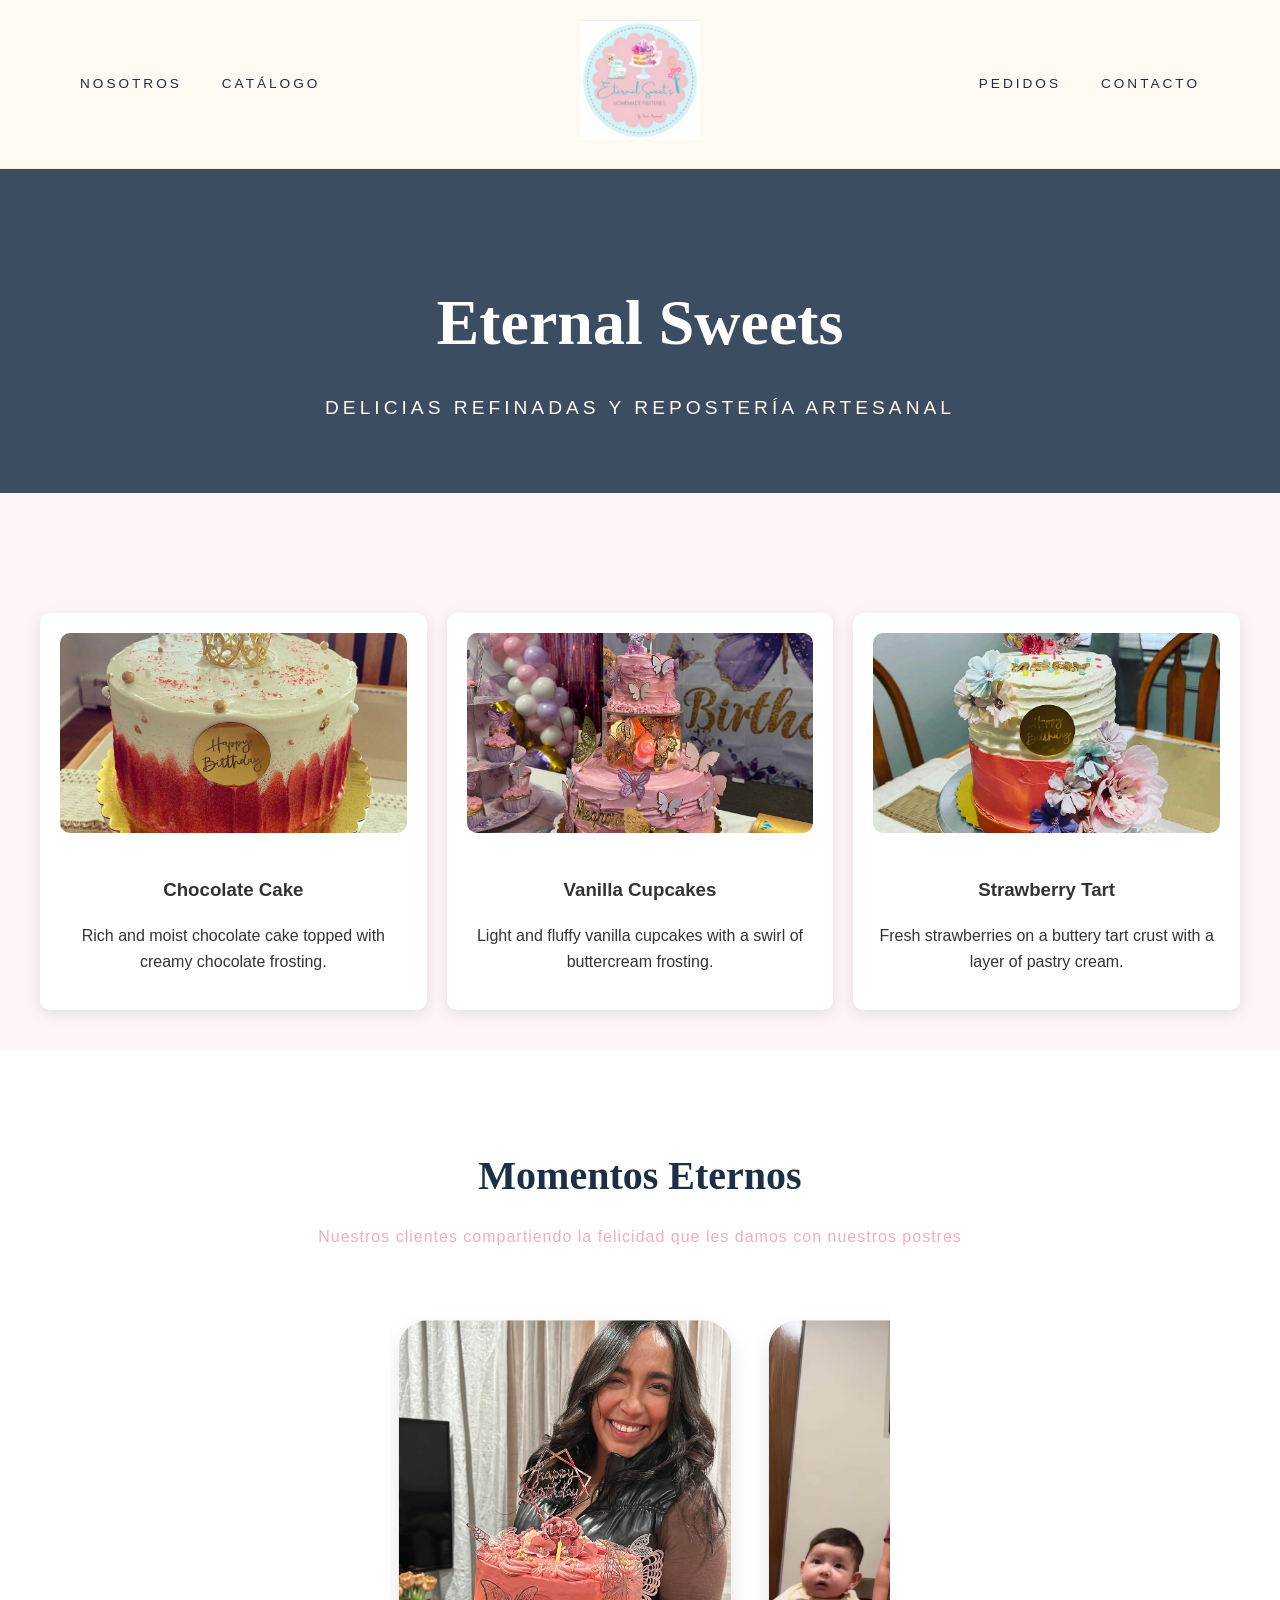
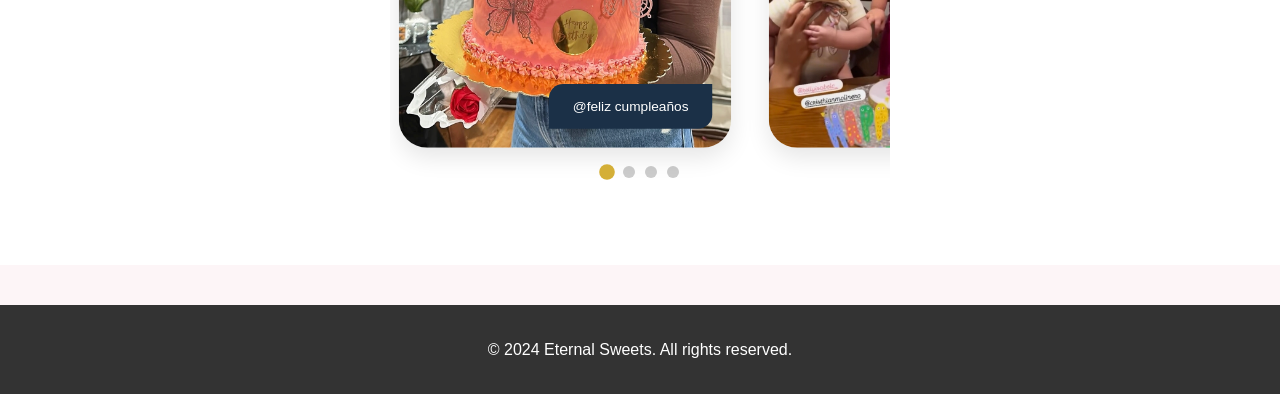
==== index.html @ af8fb3c2 "index" ====
<!DOCTYPE html>
<html lang="es">
<head>
    <meta charset="UTF-8">
    <meta name="viewport" content="width=device-width, initial-scale=1.0">
    <title>Eternal Sweets | Repostería Artesanal</title>

    <link rel="icon" href="images/favicon.png" type="image/jpeg">

    <link rel="stylesheet" href="styles/style.css">
</head>
<body>

<header class="main-header">
    <nav class="nav-left">
        <a href="#about">Nosotros</a>
        <a href="#menu">Catálogo</a>
    </nav>
    
    <div class="logo-container">
        <img src="images/logo.jpeg" alt="Eternal Sweets Logo" class="center-logo">
    </div>
    
    <nav class="nav-right">
        <a href="#orders">Pedidos</a>
        <a href="#contact">Contacto</a>
    </nav>
</header>

<section class="hero-section">
    <div class="hero-overlay">
        <h1>Eternal Sweets</h1>
        <p>DELICIAS REFINADAS Y REPOSTERÍA ARTESANAL</p>
    </div>
</section>

<main>
    <section class="about">
        </section>

    <section class="products">
        
        <div class="product-card">
            <img src="images/cake1.jpeg" alt="Pastel de chocolate Eternal Sweets" class="product-img">
            <h3>Chocolate Cake</h3>
            <p>Rich and moist chocolate cake topped with creamy chocolate frosting.</p>
        </div>

        <div class="product-card">
            <img src="images/cake5.jpeg" alt="Cupcakes de vainilla Eternal Sweets" class="product-img">
            <h3>Vanilla Cupcakes</h3>
            <p>Light and fluffy vanilla cupcakes with a swirl of buttercream frosting.</p>
        </div>

        <div class="product-card">
            <img src="images/cake3.jpeg" alt="Tarta de fresas Eternal Sweets" class="product-img">
            <h3>Strawberry Tart</h3>
            <p>Fresh strawberries on a buttery tart crust with a layer of pastry cream.</p>
        </div>
    </section>
</main>

<section class="client-gallery">
    <div class="gallery-header">
        <h2>Momentos Eternos</h2>
        <p>Nuestros clientes compartiendo la felicidad que les damos con nuestros postres</p>
    </div>

    <div class="carousel-container">
        <div class="carousel-track" id="carouselTrack">
            
            <div class="carousel-slide">
                <img src="images/cliente1.jpeg" alt="Cliente con pastel de cumpleaños">
                <div class="photo-caption">
                    <span>@feliz cumpleaños</span>
                </div>
            </div>

            <div class="carousel-slide">
                <img src="images/cliente2.jpeg" alt="Niño con cupcakes">
                <div class="photo-caption">
                    <span>@feliz cumpleaños</span>
                </div>
            </div>

            <div class="carousel-slide">
                <img src="images/cleinte3.jpeg" alt="Boda con pastel Eternal Sweets">
                <div class="photo-caption">
                    <span>@feliz cumpleaños campeon</span>
                </div>
            </div>

            <div class="carousel-slide">
                <img src="images/cliente4.jpeg" alt="Celebración de aniversario">
                <div class="photo-caption">
                    <span>@feliz cumpleaños</span>
                </div>
            </div>

        </div>

        <div class="carousel-dots" id="carouselDots">
            </div>
    </div>
</section>

    <footer>
        <p>&copy; 2024 Eternal Sweets. All rights reserved.</p>
    </footer>
<script src="scripts/script.js"></script>

</body>
</html>
---- styles/style.css ----
body {
    font-family: 'Segoe UI', Tahoma, Geneva, Verdana, sans-serif;
    margin: 0;
    padding: 0;
    line-height: 1.6;
    color: #333;
    background-color: #fdf5f7; /* Rosa muy pálido */
}

/* Encabezado */
header {
    background-color: #f2aebc; /* Rosa de tu logo */
    color: white;
    padding: 2rem;
    text-align: center;
}

header h1 {
    margin: 0;
    font-size: 2.5rem;
    letter-spacing: 2px;
}

.main-header {
    display: flex;
    align-items: center;
    justify-content: space-between;
    padding: 20px 80px;
    background-color: #FFFAF1; /* Color Crema fino */
    border-bottom: 1px solid rgba(212, 175, 55, 0.2); /* Línea dorada sutil */
    position: sticky;
    top: 0;
    z-index: 1000;
}

.nav-left, .nav-right {
    flex: 1;
    display: flex;
    gap: 40px;
}

.nav-right {
    justify-content: flex-end;
}

.nav-left a, .nav-right a {
    text-decoration: none;
    color: #1B3047; /* Azul Marino */
    text-transform: uppercase;
    font-size: 0.85rem;
    letter-spacing: 3px;
    font-weight: 400;
    transition: color 0.3s;
}

.nav-left a:hover, .nav-right a:hover {
    color: #F2AEBC; /* Rosa Pastel */
}

.logo-container {
    flex: 0;
    padding: 0 40px;
}

.center-logo {
    height: 120px; /* Tamaño del logo */
    width: auto;

}


/* Sección Hero (Imagen principal) */
.hero {
    background-color: #1a2a3a; /* Azul oscuro como el de tu logo */
    color: white;
    padding: 60px 20px;
    text-align: center;
    border-bottom: 5px solid #d4af37; /* Detalle dorado */
}

.hero-section {
    /* Aquí pones la ruta de tu imagen hero */
    background-image: url('images/cake2.jpeg'); 
    background-size: cover;
    background-position: center;
    display: flex;
    align-items: center;
    justify-content: center;
    position: relative;
}

.hero-overlay {
    background: rgba(27, 48, 71, 0.85); /* Azul oscuro semitransparente */
    padding: 50px 80px;
    text-align: center;
    color: white;
    width: 100%;
}

.hero-overlay h1 {
    font-family: 'Merriweather', serif; /* Fuente elegante */
    font-size: 4rem;
    margin-bottom: 10px;
    color: white;
}

.hero-overlay p {
    font-family: 'DM Sans', sans-serif;
    font-size: 1.2rem;
    letter-spacing: 4px;
    text-transform: uppercase;
    color: #FFFAF1;
}

/* Contenedor de Productos */
.products {
    display: grid;
    grid-template-columns: repeat(auto-fit, minmax(250px, 1fr));
    gap: 20px;
    padding: 40px;
    max-width: 1200px;
    margin: 0 auto;
}

.product-card {
    background: white;
    padding: 20px;
    border-radius: 10px;
    text-align: center;
    box-shadow: 0 4px 15px rgba(0,0,0,0.1);
    transition: transform 0.3s;
}

.product-card:hover {
    transform: translateY(-5px);
}

.product-img {
    width: 100%; /* La imagen ocupa todo el ancho de la tarjeta */
    height: 200px; /* Definimos una altura fija para que todas se vean iguales */
    object-fit: cover; /* Ajusta la imagen sin recortarla mal */
    border-radius: 10px; /* Bordes redondeados para la foto */
    margin-bottom: 15px; /* Espacio con el título */
}

/* Sección Sobre Nosotros */
.about {
    text-align: center;
    padding: 40px 20px;
    max-width: 800px;
    margin: 0 auto;
}

.client-gallery {
    padding: 60px 0; /* Espaciado superior/inferior, 0 a los lados */
    background-color: #ffffff;
    text-align: center;
    overflow: hidden; /* Oculta lo que sale del carrusel */
}

.gallery-header h2 {
    font-family: 'Playfair Display', serif;
    font-size: 2.5rem;
    color: #1B3047;
    margin-bottom: 10px;
    padding: 0 20px;
}

.gallery-header p {
    color: #F2AEBC;
    font-weight: 300;
    letter-spacing: 1px;
    margin-bottom: 40px;
    padding: 0 20px;
}

.carousel-container {
    position: relative;
    max-width: 500px;
    margin: 0 auto;
    overflow: hidden;
    padding: 20px 0;
}

.carousel-track {
    display: flex;
    transition: transform 0.8s cubic-bezier(0.45, 0, 0.55, 1); /* Transición más fluida */
    gap: 20px; /* Espacio entre las fotos */
}

/* Cada Diapositiva */
.carousel-slide {
    min-width: 70%; /* IMPORTANTE: Al ser menor al 100%, permite ver las de al lado */
    height: 450px; 
    position: relative;
    border-radius: 30px; /* Bordes muy redondeados como pediste */
    overflow: hidden;
    box-shadow: 0 10px 25px rgba(0,0,0,0.1);
    transform: scale(0.95); /* Las fotos de los lados se ven un poco más pequeñas */
    transition: transform 0.5s ease;
}

/* Foto que está en el centro */
.carousel-slide.active {
    transform: scale(1); /* La foto central resalta más */
}

.carousel-slide img {
    width: 100%;
    height: 100%;
    object-fit: cover;
    object-position: center;
}

/* Etiqueta de Usuario (Azul Oscuro con bordes redondeados) */
.photo-caption {
    position: absolute;
    bottom: 20px;
    right: 20px;
    background: #1B3047; /* El azul marino de tu marca */
    color: white;
    padding: 12px 25px;
    border-radius: 15px 0 15px 0; /* Bordes asimétricos elegantes */
    font-size: 0.9rem;
    font-family: 'Montserrat', sans-serif;
}

/* Puntos de Navegación (Dots) */
.carousel-dots button {
    width: 12px;
    height: 12px;
    background-color: #ccc;
    border: none;
    margin: 0 5px;
    border-radius: 50%;
    transition: all 0.3s ease;
}

.carousel-dots button.active {
    background-color: #D4AF37; /* Dorado para el punto activo */
    transform: scale(1.3);
}

/* Pie de página */
footer {
    background: #333;
    color: white;
    text-align: center;
    padding: 1rem;
    margin-top: 40px;
}


@media (max-width: 768px) {
    .carousel-slide {
        min-width: 85%; /* En móvil ocupan más ancho */
        height: 300px;  /* Pero mucha menos altura */
    }
    
    .photo-caption {
        padding: 8px 15px;
        font-size: 0.75rem;
    }
}
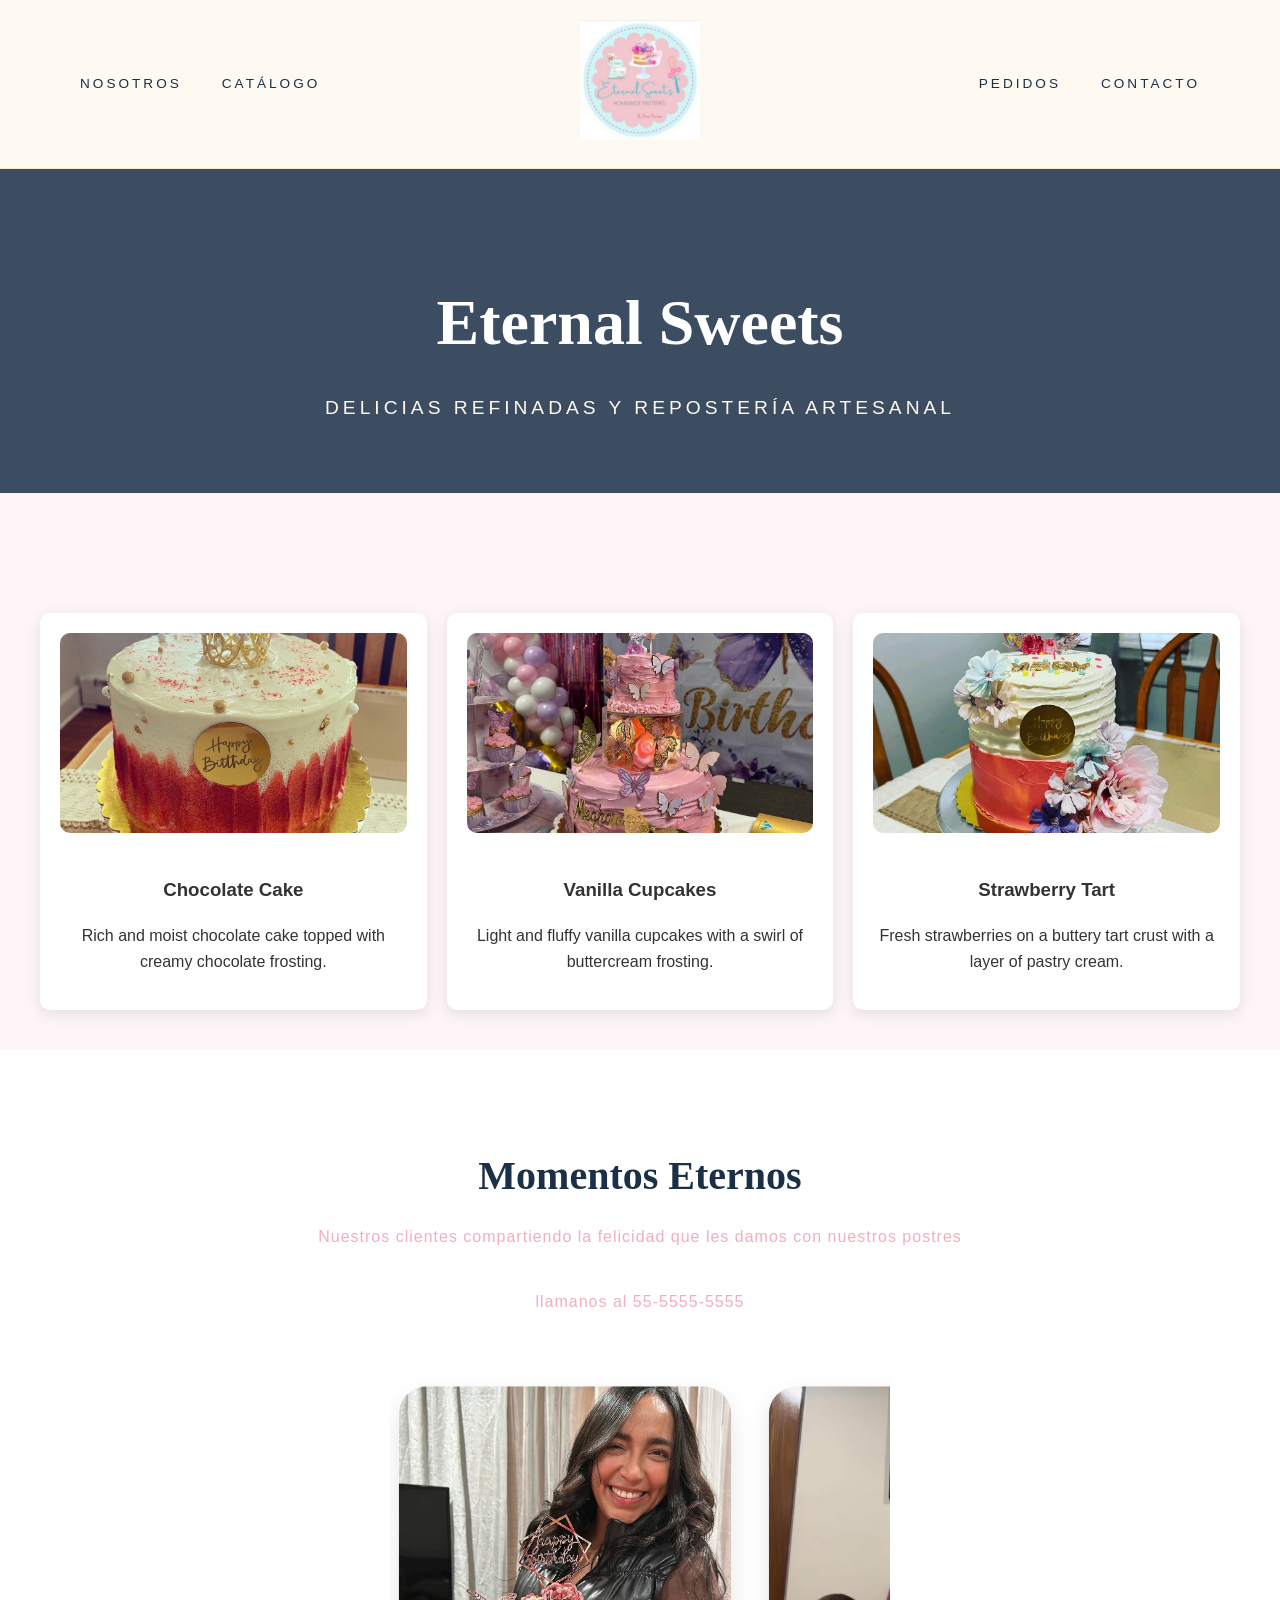
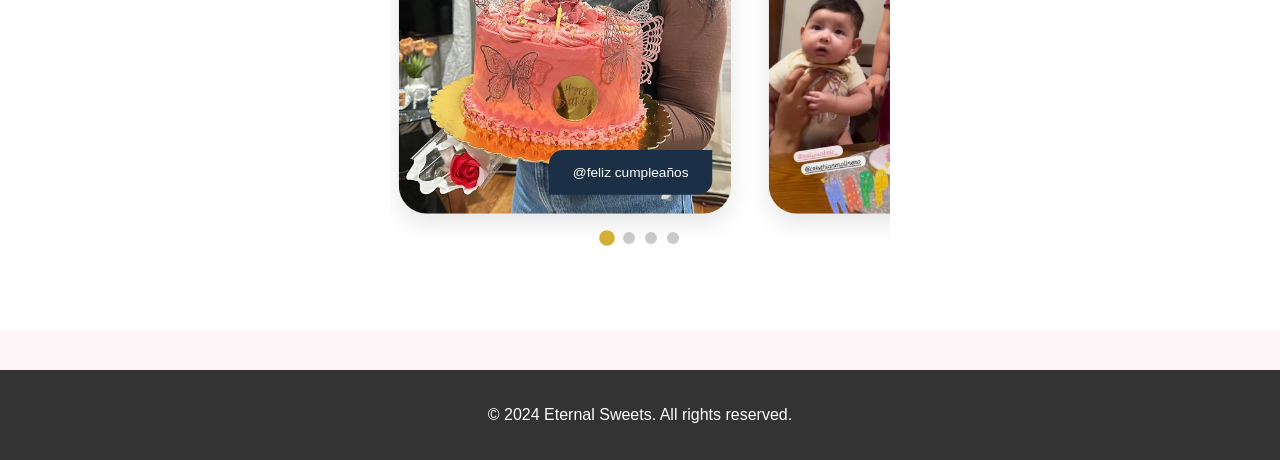
==== commit 53055e55: "index" ====
--- a/index.html
+++ b/index.html
@@ -64,6 +64,7 @@
     <div class="gallery-header">
         <h2>Momentos Eternos</h2>
         <p>Nuestros clientes compartiendo la felicidad que les damos con nuestros postres</p>
+        <p> llamanos al 55-5555-5555</p>
     </div>
 
     <div class="carousel-container">
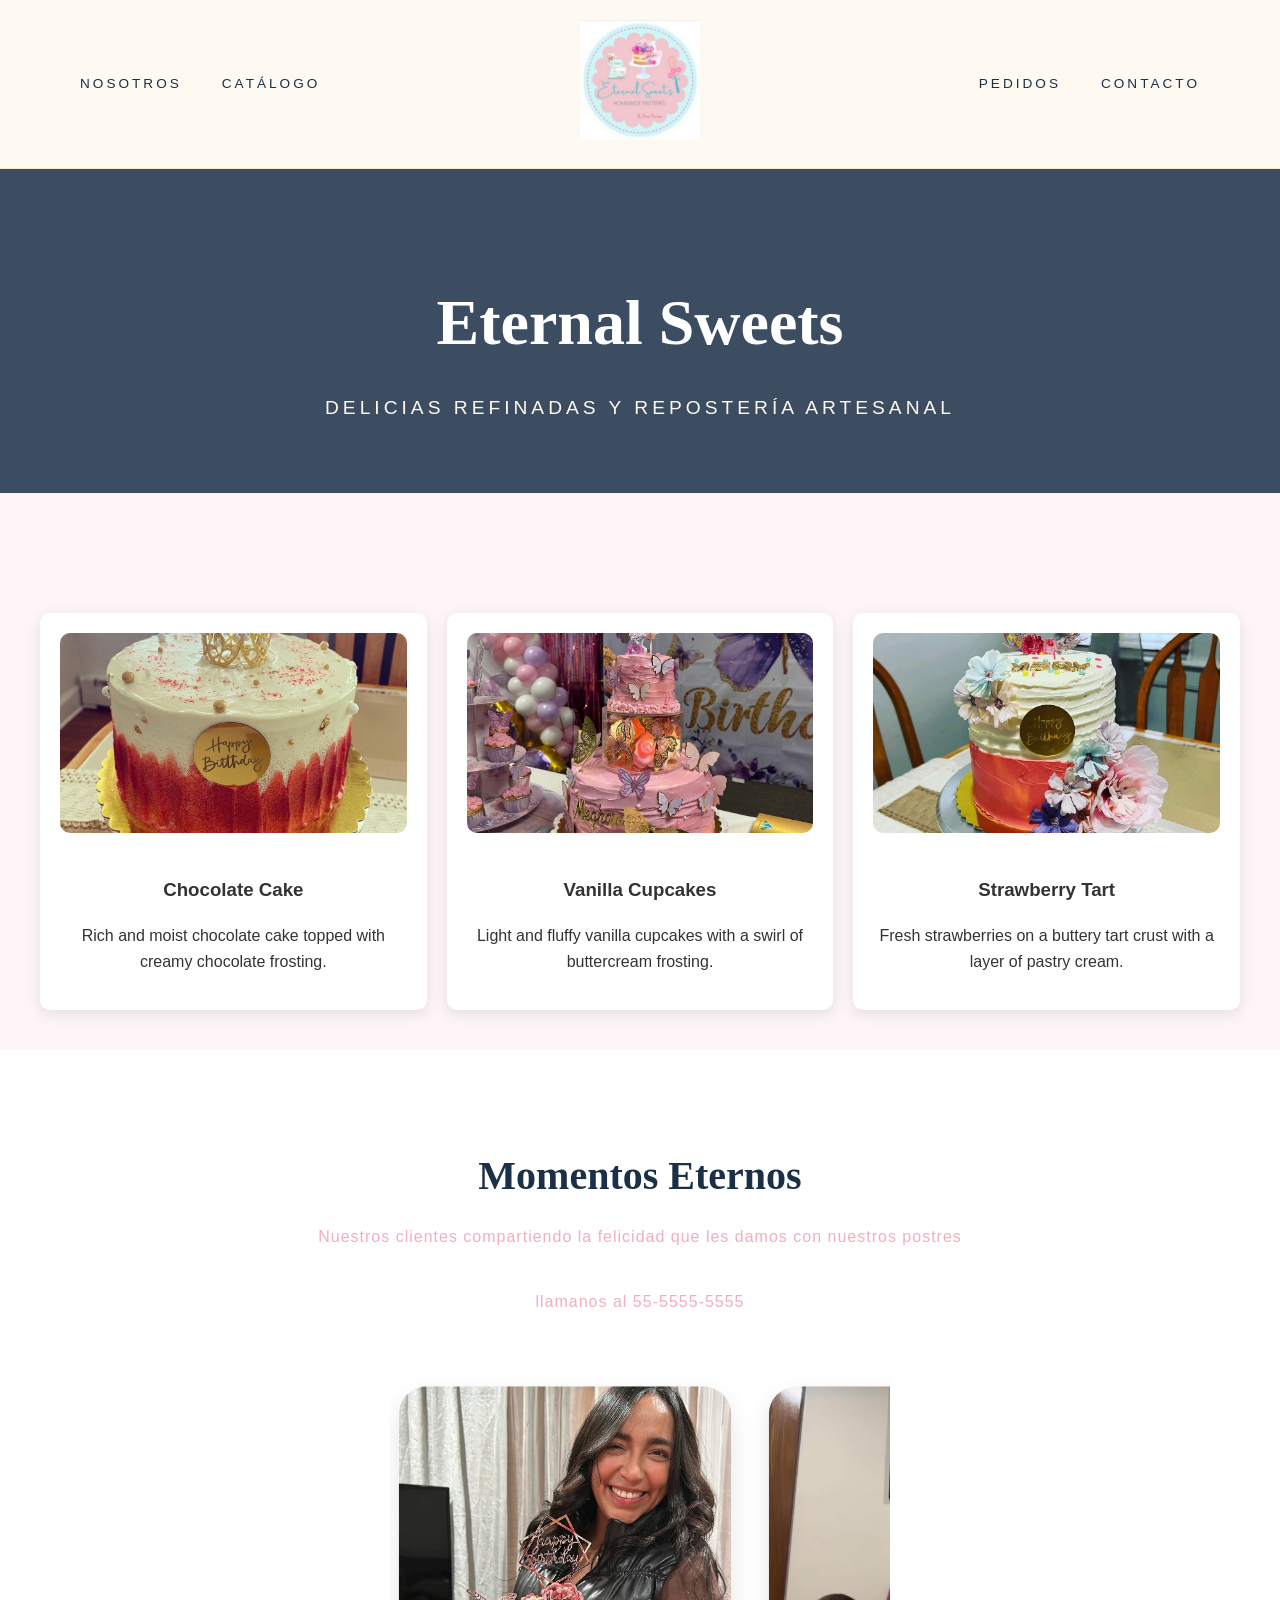
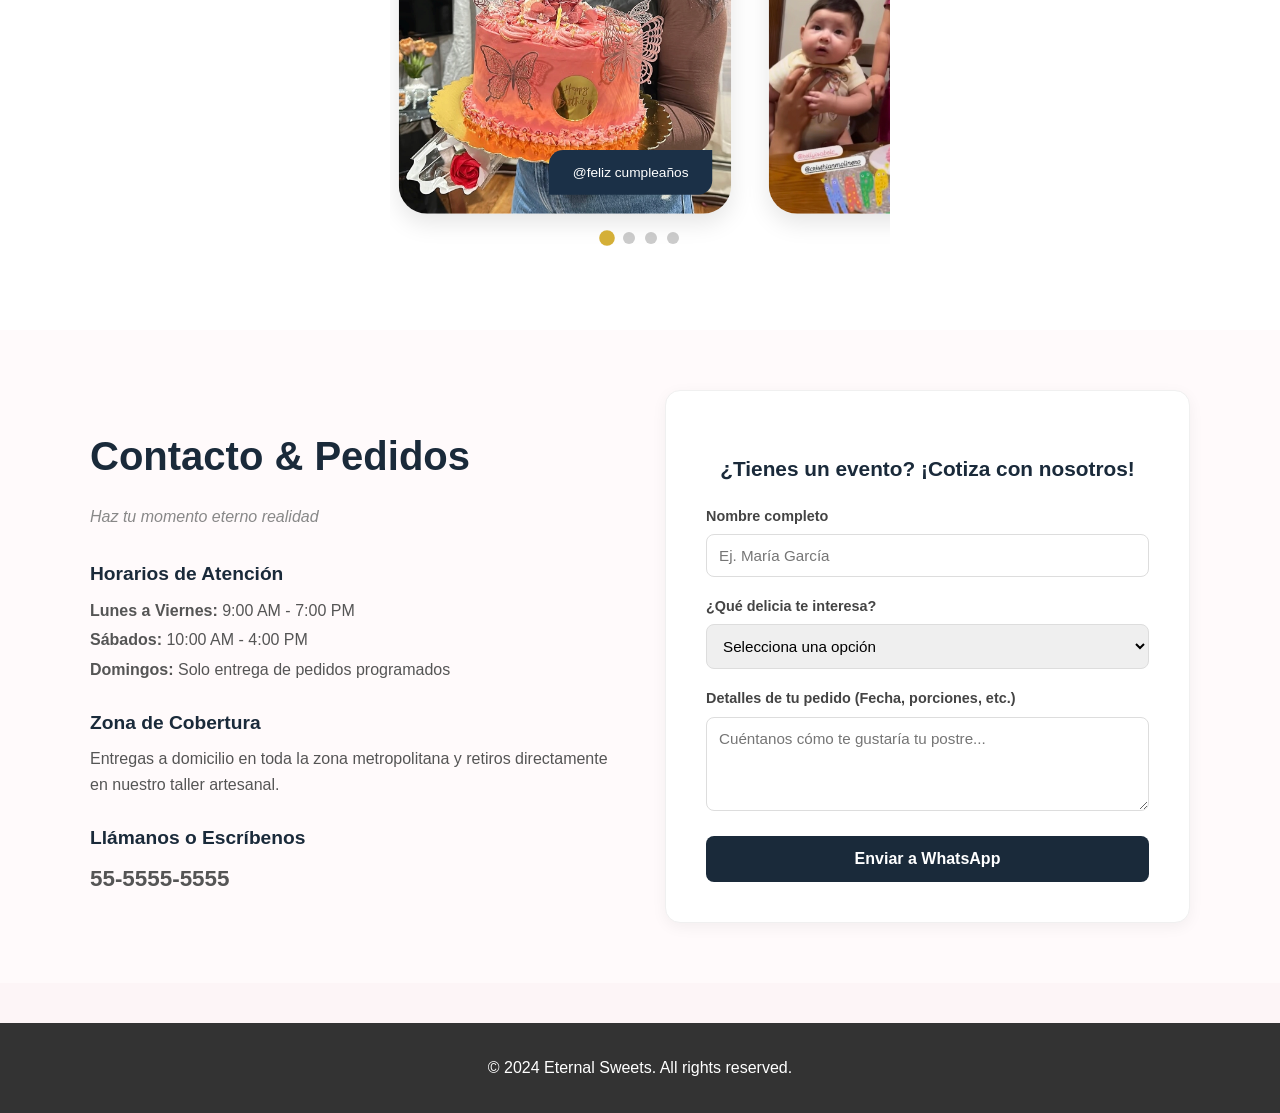
==== commit 67e041e9: "index" ====
--- a/index.html
+++ b/index.html
@@ -105,6 +105,62 @@
     </div>
 </section>
 
+<section id="contacto" class="contacto-section">
+    <div class="contacto-container">
+        
+        <div class="contacto-info">
+            <h2>Contacto & Pedidos</h2>
+            <p class="subtitle">Haz tu momento eterno realidad</p>
+            
+            <div class="info-block">
+                <h3>Horarios de Atención</h3>
+                <p><strong>Lunes a Viernes:</strong> 9:00 AM - 7:00 PM</p>
+                <p><strong>Sábados:</strong> 10:00 AM - 4:00 PM</p>
+                <p><strong>Domingos:</strong> Solo entrega de pedidos programados</p>
+            </div>
+
+            <div class="info-block">
+                <h3>Zona de Cobertura</h3>
+                <p>Entregas a domicilio en toda la zona metropolitana y retiros directamente en nuestro taller artesanal.</p>
+            </div>
+
+            <div class="info-block">
+                <h3>Llámanos o Escríbenos</h3>
+                <p class="phone-number">55-5555-5555</p>
+            </div>
+        </div>
+
+        <div class="contacto-form-wrapper">
+            <h3>¿Tienes un evento? ¡Cotiza con nosotros!</h3>
+            <form id="form-pedidos" class="contacto-form">
+                <div class="form-group">
+                    <label for="nombre">Nombre completo</label>
+                    <input type="text" id="nombre" name="nombre" required placeholder="Ej. María García">
+                </div>
+
+                <div class="form-group">
+                    <label for="postre">¿Qué delicia te interesa?</label>
+                    <select id="postre" name="postre" required>
+                        <option value="" disabled selected>Selecciona una opción</option>
+                        <option value="chocolate-cake">Chocolate Cake</option>
+                        <option value="vanilla-cupcakes">Vanilla Cupcakes</option>
+                        <option value="strawberry-tart">Strawberry Tart</option>
+                        <option value="personalizado">Diseño Personalizado / Otro</option>
+                    </select>
+                </div>
+
+                <div class="form-group">
+                    <label for="mensaje">Detalles de tu pedido (Fecha, porciones, etc.)</label>
+                    <textarea id="mensaje" name="mensaje" rows="4" required placeholder="Cuéntanos cómo te gustaría tu postre..."></textarea>
+                </div>
+
+                <button type="submit" class="btn-enviar">Enviar a WhatsApp </button>
+            </form>
+        </div>
+
+    </div>
+</section>
+
     <footer>
         <p>&copy; 2024 Eternal Sweets. All rights reserved.</p>
     </footer>
--- a/styles/style.css
+++ b/styles/style.css
@@ -240,6 +240,139 @@
     background-color: #D4AF37; /* Dorado para el punto activo */
     transform: scale(1.3);
 }
+
+/* ==========================================================================
+   SECCIÓN CONTACTO Y HORARIOS (PUNTO 5)
+   ========================================================================== */
+.contacto-section {
+    padding: 60px 20px;
+    background-color: #fffafb; /* Un tono crema/rosa sumamente sutil */
+    font-family: inherit;
+}
+
+.contacto-container {
+    max-width: 1100px;
+    margin: 0 auto;
+    display: grid;
+    grid-template-columns: 1fr 1fr;
+    gap: 50px;
+    align-items: start;
+}
+
+/* Columna de Información */
+.contacto-info h2 {
+    font-size: 2.5rem;
+    color: #1a2a3a; /* Ajusta al tono oscuro de tus títulos */
+    margin-bottom: 5px;
+}
+
+.contacto-info .subtitle {
+    font-style: italic;
+    color: #888;
+    margin-bottom: 30px;
+}
+
+.info-block {
+    margin-bottom: 25px;
+}
+
+.info-block h3 {
+    font-size: 1.2rem;
+    color: #1a2a3a;
+    margin-bottom: 8px;
+}
+
+.info-block p {
+    color: #555;
+    line-height: 1.6;
+    margin: 4px 0;
+}
+
+.phone-number {
+    font-size: 1.4rem;
+    font-weight: bold;
+    color: #e07a5f; /* Color de énfasis/antojo */
+}
+
+/* Columna del Formulario */
+.contacto-form-wrapper {
+    background: #ffffff;
+    padding: 40px;
+    border-radius: 15px;
+    box-shadow: 0 4px 15px rgba(0, 0, 0, 0.05);
+    border: 1px solid #f0f0f0;
+}
+
+.contacto-form-wrapper h3 {
+    margin-bottom: 20px;
+    color: #1a2a3a;
+    font-size: 1.3rem;
+    text-align: center;
+}
+
+.form-group {
+    margin-bottom: 18px;
+}
+
+.form-group label {
+    display: block;
+    margin-bottom: 6px;
+    font-weight: 600;
+    color: #444;
+    font-size: 0.9rem;
+}
+
+.form-group input,
+.form-group select,
+.form-group textarea {
+    width: 100%;
+    padding: 12px;
+    border: 1px solid #ddd;
+    border-radius: 8px;
+    font-family: inherit;
+    font-size: 0.95rem;
+    transition: border-color 0.3s ease;
+    box-sizing: border-box;
+}
+
+.form-group input:focus,
+.form-group select:focus,
+.form-group textarea:focus {
+    outline: none;
+    border-color: #ffb7c5; /* Color rosa suave enfocado */
+}
+
+/* Botón de Acción Principal (CTA) */
+.btn-enviar {
+    width: 100%;
+    background-color: #1a2a3a; /* Cambia por tu color de botón actual si prefieres */
+    color: #ffffff;
+    border: none;
+    padding: 14px;
+    font-size: 1rem;
+    font-weight: bold;
+    border-radius: 8px;
+    cursor: pointer;
+    transition: background-color 0.3s ease, transform 0.2s ease;
+}
+
+.btn-enviar:hover {
+    background-color: #2c3e50;
+    transform: translateY(-2px);
+}
+
+/* Adaptabilidad para Celulares (Responsive) */
+@media (max-width: 768px) {
+    .contacto-container {
+        grid-template-columns: 1fr;
+        gap: 35px;
+    }
+    
+    .contacto-form-wrapper {
+        padding: 25px;
+    }
+}
+
 
 /* Pie de página */
 footer {
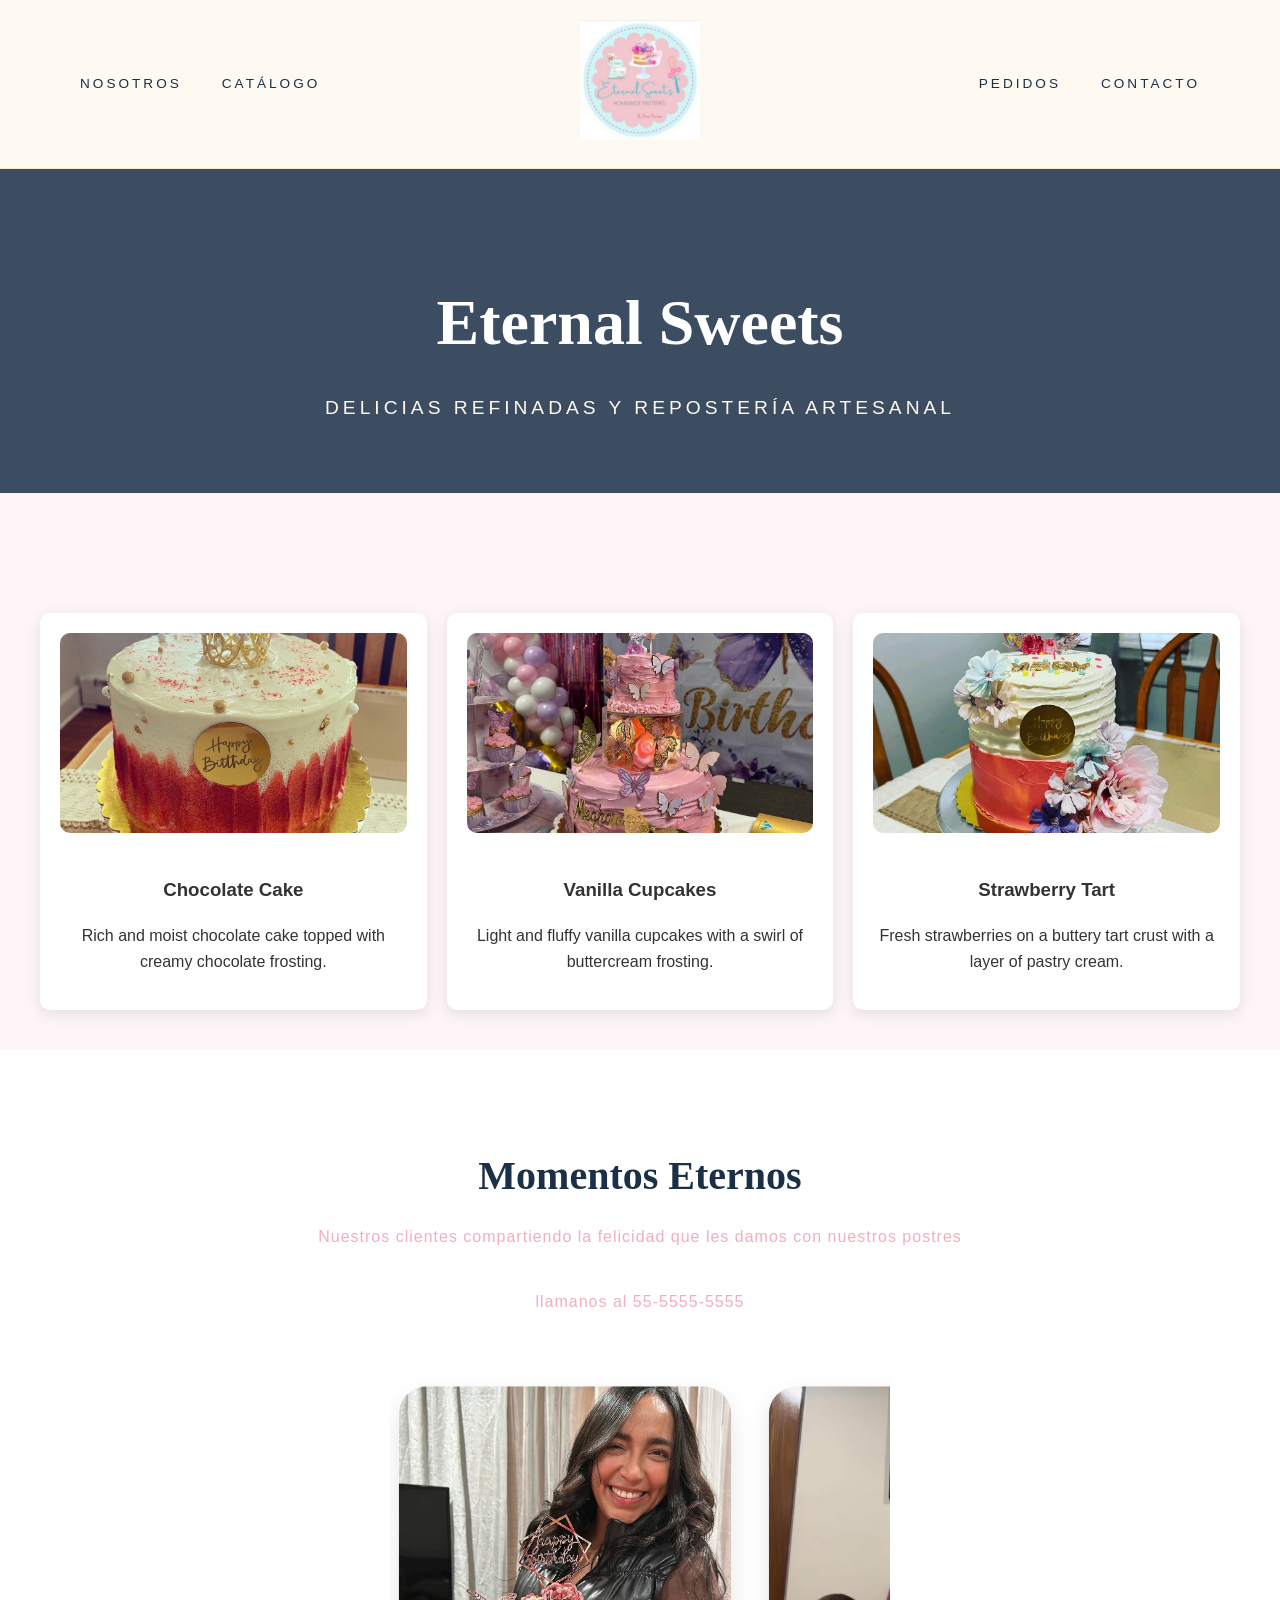
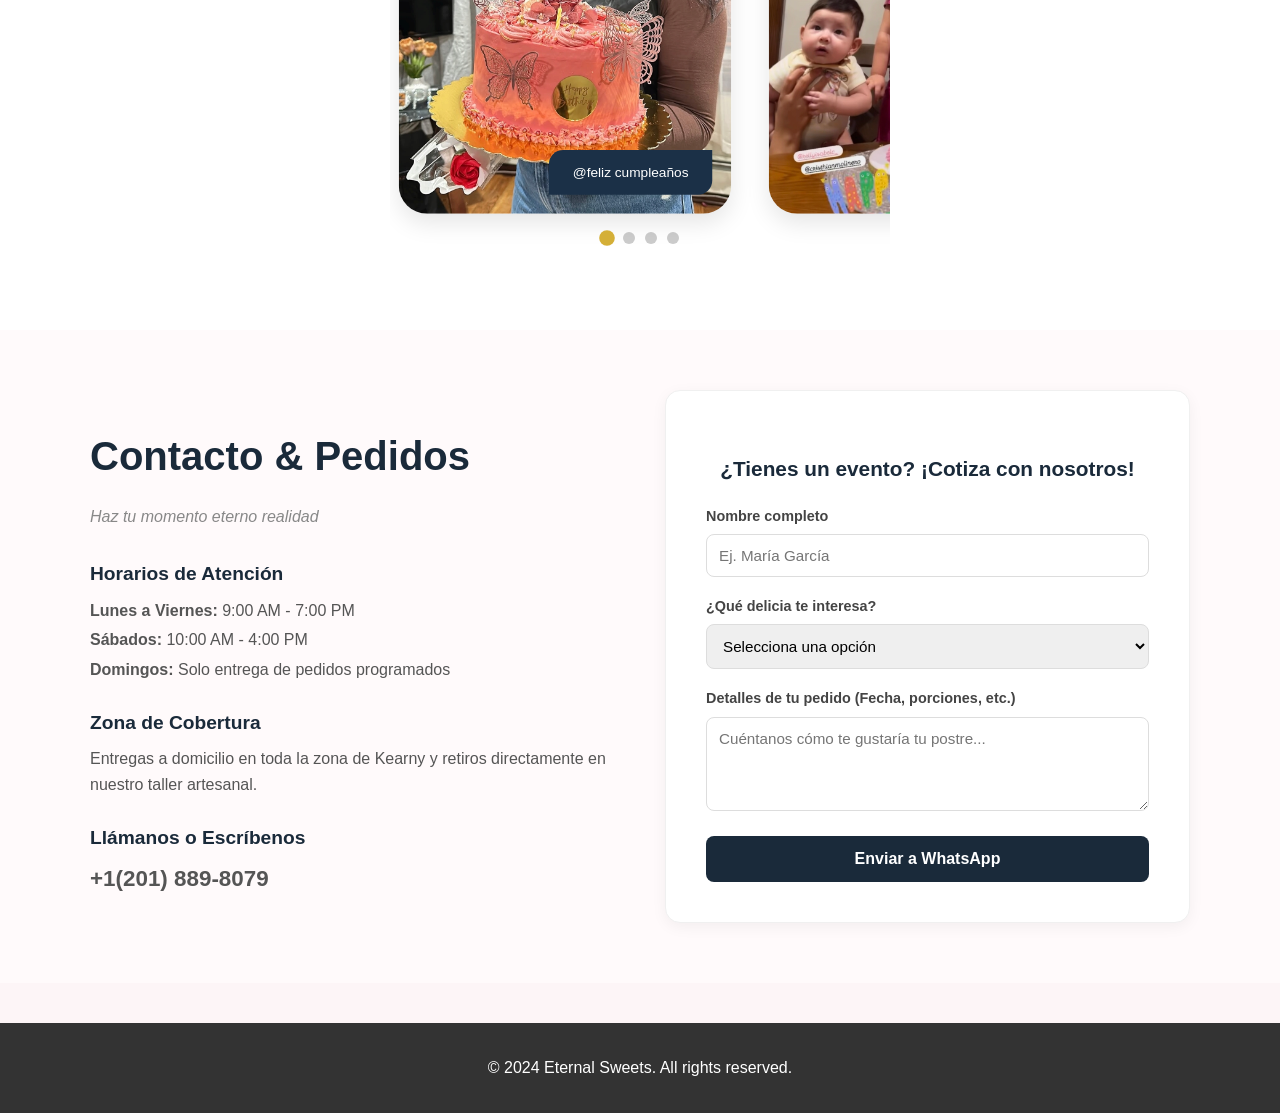
==== commit 1f7c48ae: "index" ====
--- a/index.html
+++ b/index.html
@@ -121,12 +121,12 @@
 
             <div class="info-block">
                 <h3>Zona de Cobertura</h3>
-                <p>Entregas a domicilio en toda la zona metropolitana y retiros directamente en nuestro taller artesanal.</p>
+                <p>Entregas a domicilio en toda la zona de Kearny y retiros directamente en nuestro taller artesanal.</p>
             </div>
 
             <div class="info-block">
                 <h3>Llámanos o Escríbenos</h3>
-                <p class="phone-number">55-5555-5555</p>
+                <p class="phone-number">+1(201) 889-8079</p>
             </div>
         </div>
 
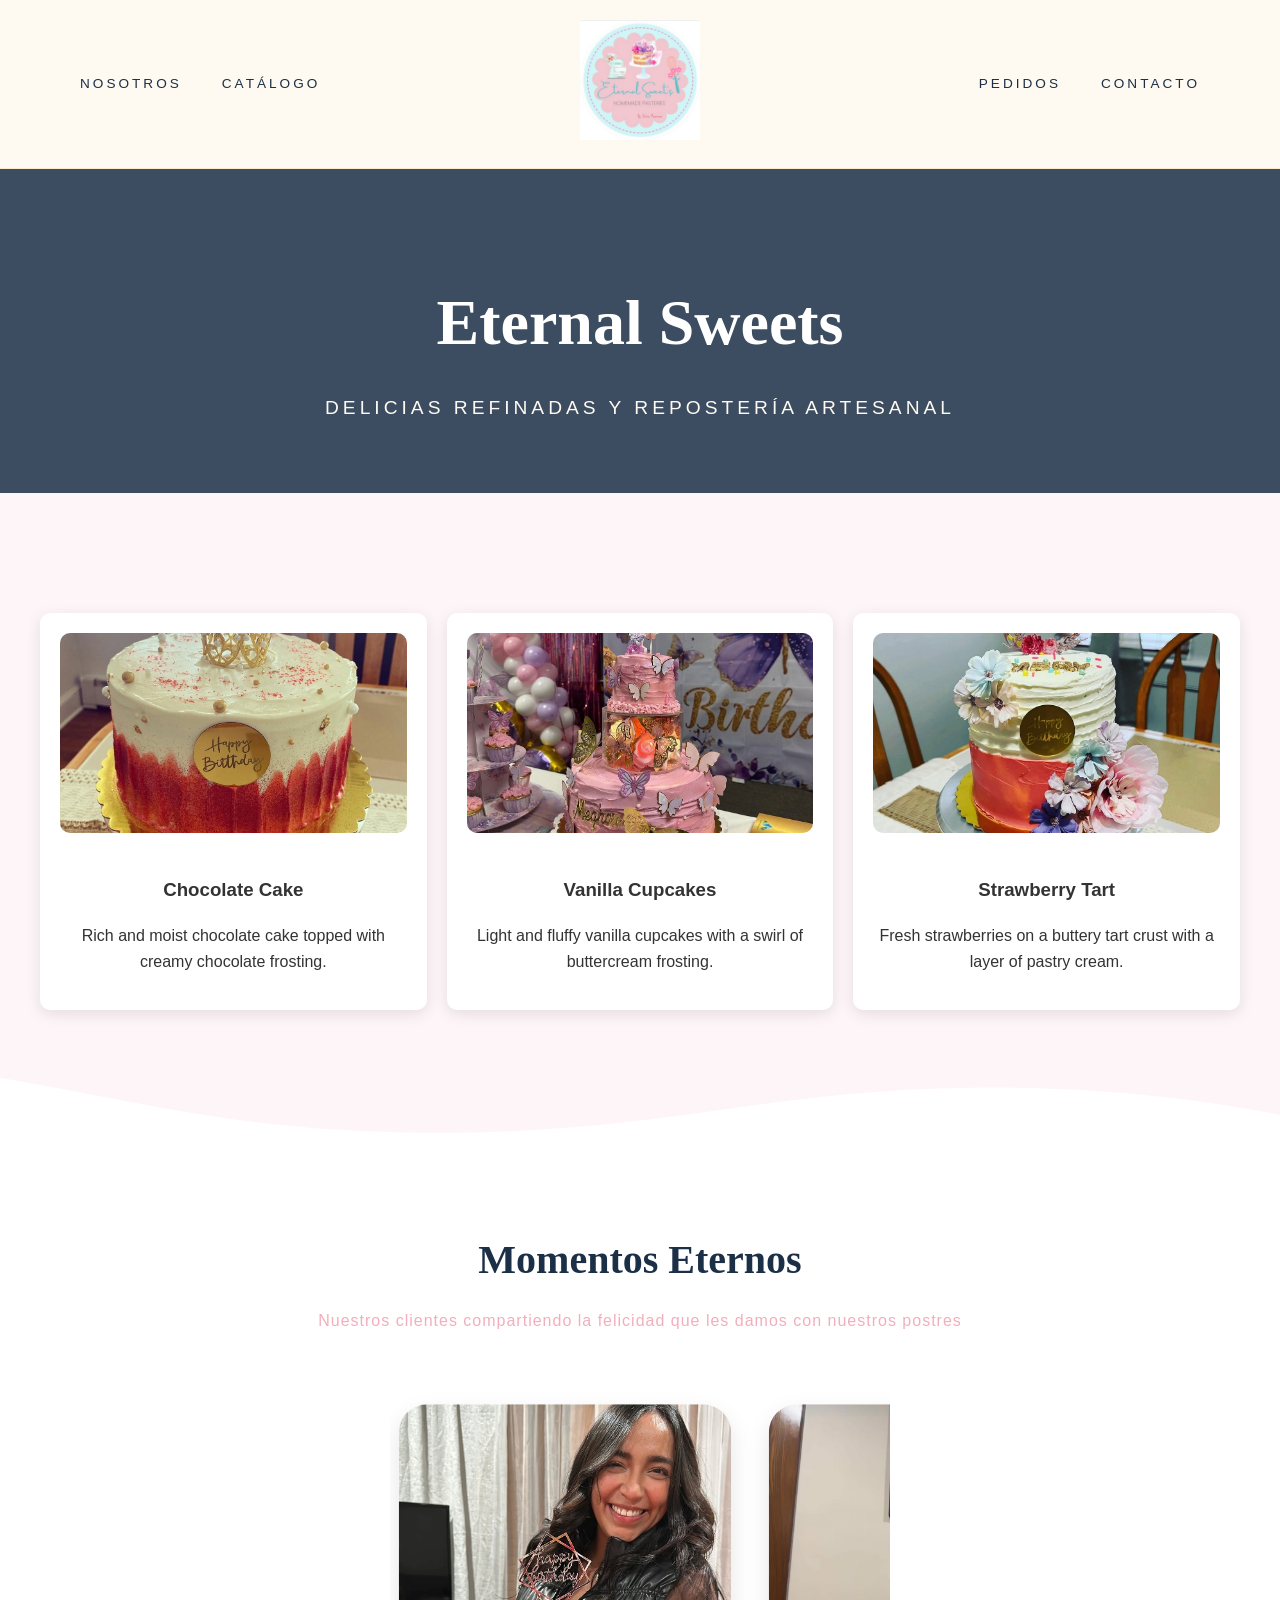
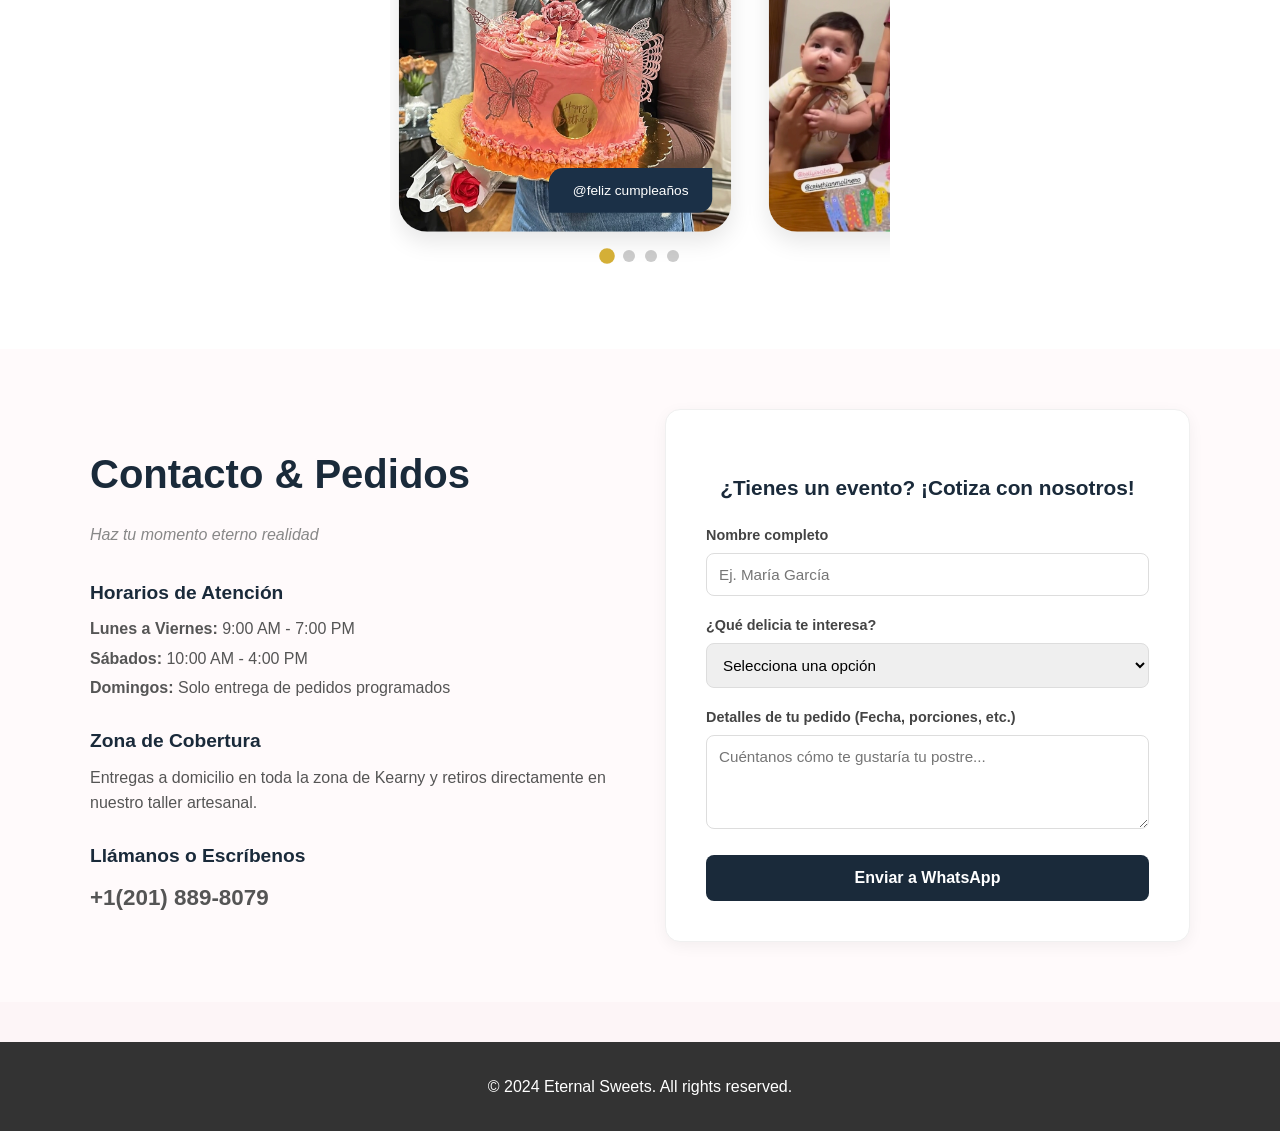
==== commit 8ec464da: "index" ====
--- a/index.html
+++ b/index.html
@@ -60,11 +60,19 @@
     </section>
 </main>
 
+<div class="custom-shape-divider-bottom-1779844310">
+    <svg data-name="Layer 1" xmlns="http://www.w3.org/2000/svg" viewBox="0 0 1200 120" preserveAspectRatio="none">
+        <path d="M321.39,56.44c58-10.79,114.16-30.13,172-41.86,82.39-16.72,168.19-17.73,250.45-.39C823.78,31,906.67,72,985.66,92.83c70.05,18.48,146.53,26.09,214.34,3V0H0V27.35A600.21,600.21,0,0,0,321.39,56.44Z" class="shape-fill"></path>
+    </svg>
+</div>
 <section class="client-gallery">
+
+
+    
     <div class="gallery-header">
         <h2>Momentos Eternos</h2>
         <p>Nuestros clientes compartiendo la felicidad que les damos con nuestros postres</p>
-        <p> llamanos al 55-5555-5555</p>
+
     </div>
 
     <div class="carousel-container">
--- a/styles/style.css
+++ b/styles/style.css
@@ -152,6 +152,7 @@
 }
 
 .client-gallery {
+    position: relative;
     padding: 60px 0; /* Espaciado superior/inferior, 0 a los lados */
     background-color: #ffffff;
     text-align: center;
@@ -373,6 +374,27 @@
     }
 }
 
+.custom-shape-divider-bottom-1779844310 {
+    position: relative;
+    bottom: 0;
+    left: 0;
+    width: 100%;
+    overflow: hidden;
+    line-height: 0;
+    transform: rotate(180deg);
+}
+
+.custom-shape-divider-bottom-1779844310 svg {
+    position: relative;
+    display: block;
+    width: calc(127% + 1.3px);
+    height: 84px;
+}
+
+.custom-shape-divider-bottom-1779844310 .shape-fill {
+    fill: #FFFFFF;
+}
+
 
 /* Pie de página */
 footer {
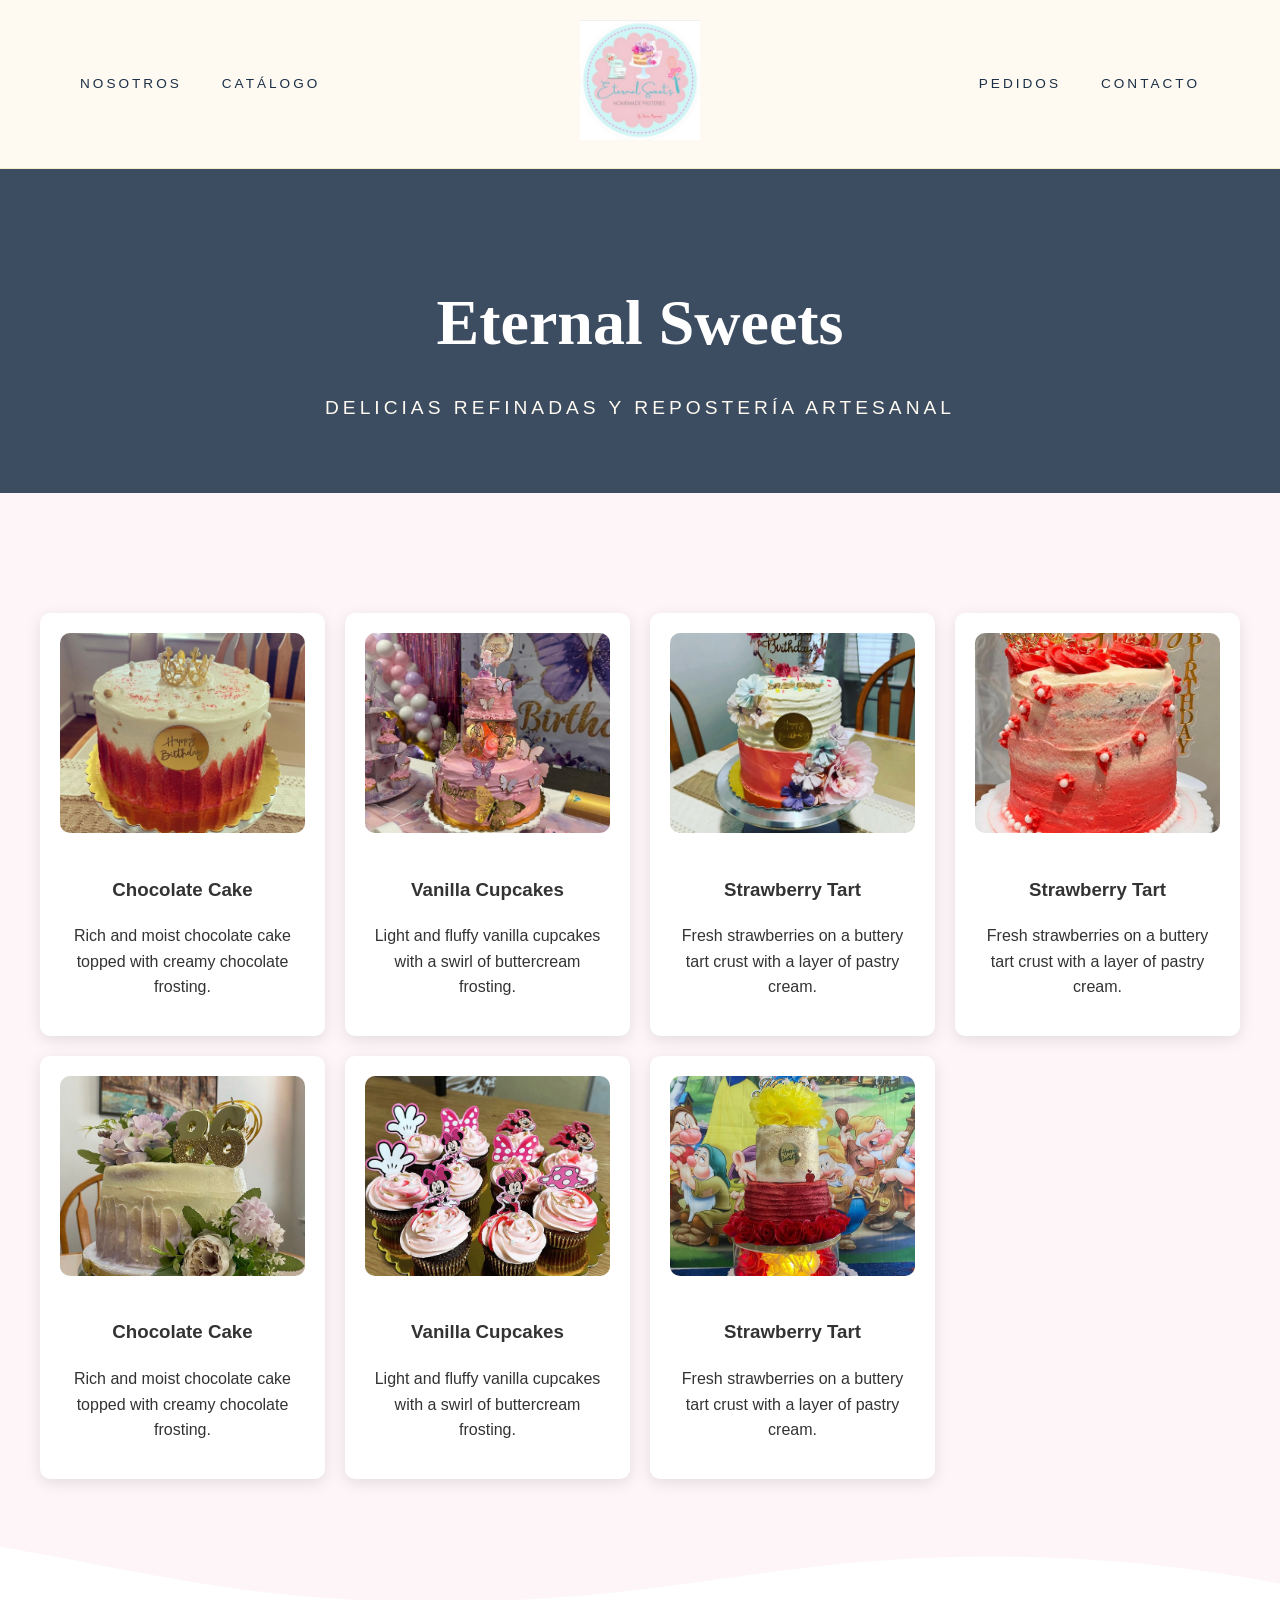
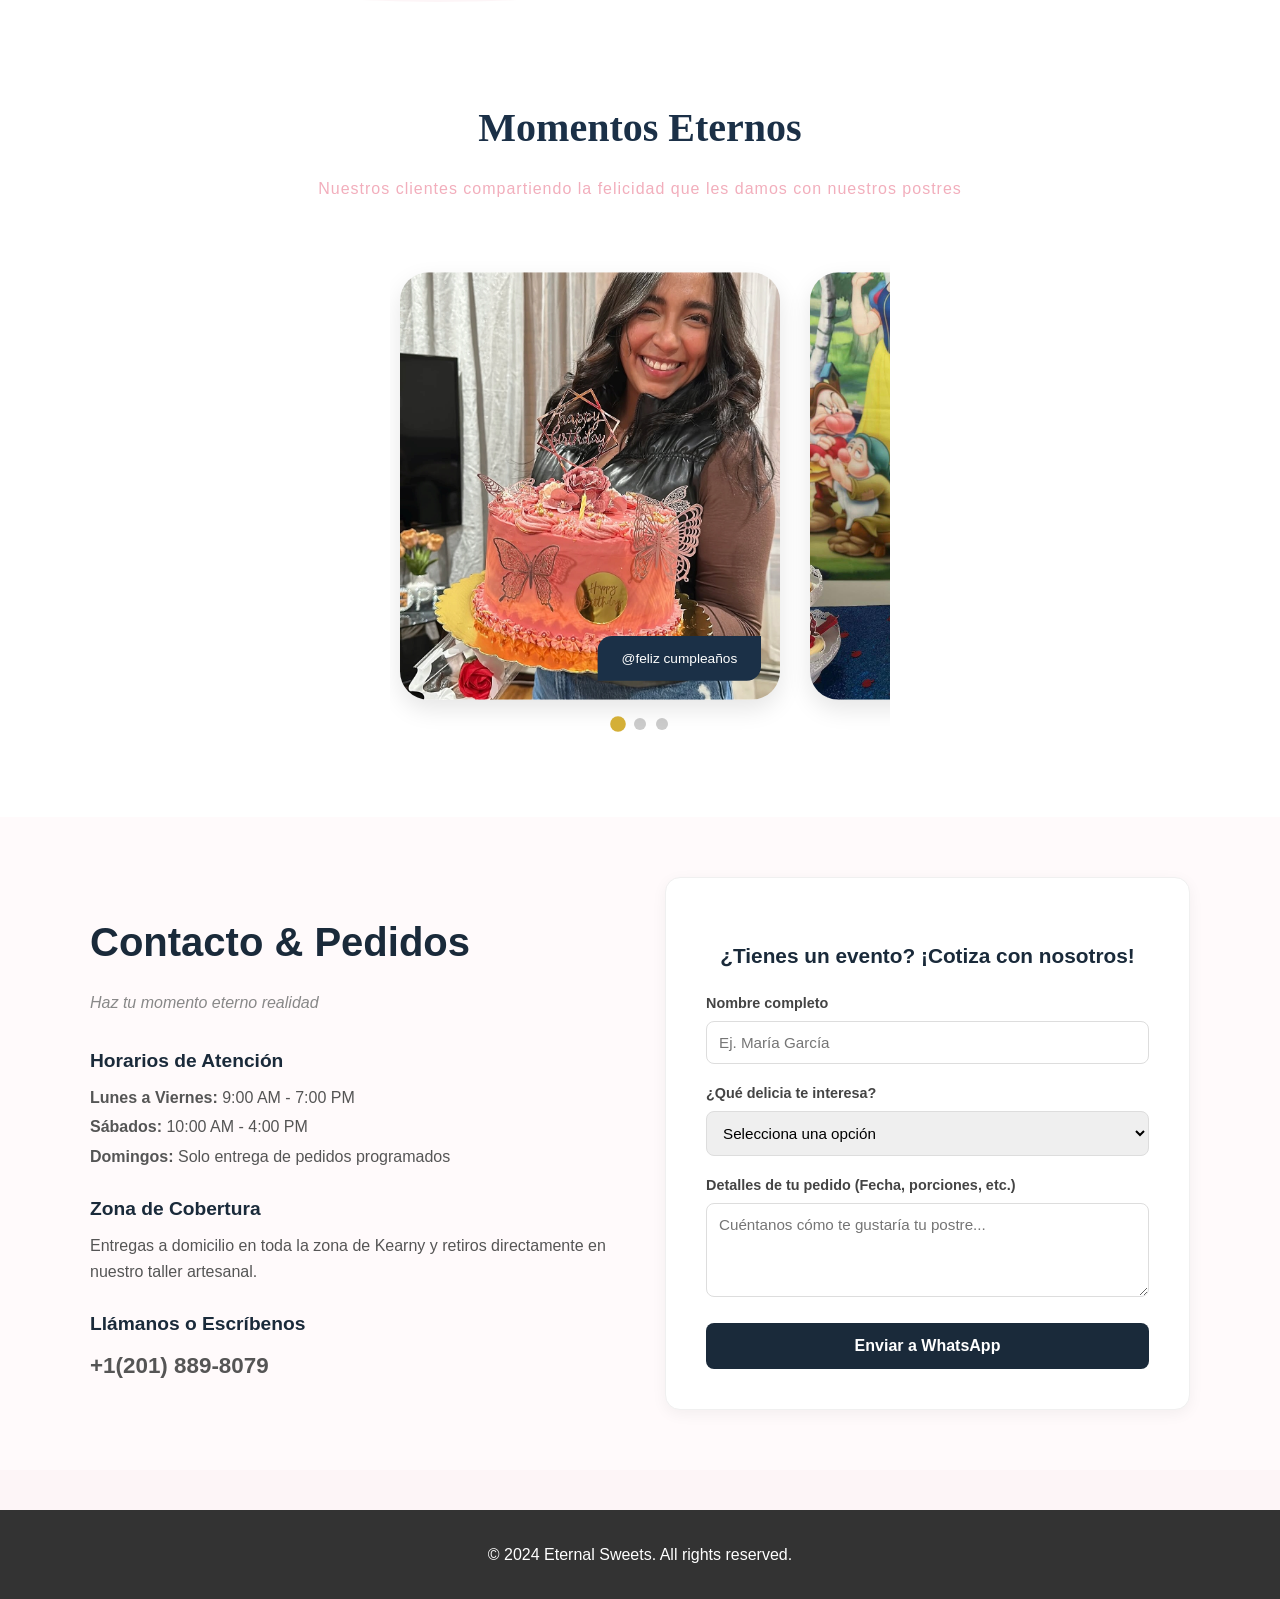
==== commit 016c0d0c: "index" ====
--- a/index.html
+++ b/index.html
@@ -57,6 +57,31 @@
             <h3>Strawberry Tart</h3>
             <p>Fresh strawberries on a buttery tart crust with a layer of pastry cream.</p>
         </div>
+
+        <div class="product-card">
+            <img src="images/paster4.jpeg" alt="Tarta de fresas Eternal Sweets" class="product-img">
+            <h3>Strawberry Tart</h3>
+            <p>Fresh strawberries on a buttery tart crust with a layer of pastry cream.</p>
+        </div>
+        <div class="product-card">
+            <img src="images/paster5.jpeg" alt="Pastel de chocolate Eternal Sweets" class="product-img">
+            <h3>Chocolate Cake</h3>
+            <p>Rich and moist chocolate cake topped with creamy chocolate frosting.</p>
+        </div>
+
+        <div class="product-card">
+            <img src="images/pastel6.jpeg" alt="Cupcakes de vainilla Eternal Sweets" class="product-img">
+            <h3>Vanilla Cupcakes</h3>
+            <p>Light and fluffy vanilla cupcakes with a swirl of buttercream frosting.</p>
+        </div>
+
+        <div class="product-card">
+            <img src="images/pastel8.jpeg" alt="Tarta de fresas Eternal Sweets" class="product-img">
+            <h3>Strawberry Tart</h3>
+            <p>Fresh strawberries on a buttery tart crust with a layer of pastry cream.</p>
+        </div>
+
+
     </section>
 </main>
 
@@ -86,18 +111,13 @@
             </div>
 
             <div class="carousel-slide">
-                <img src="images/cliente2.jpeg" alt="Niño con cupcakes">
+                <img src="images/modelo6.jpeg" alt="Niño con cupcakes">
                 <div class="photo-caption">
                     <span>@feliz cumpleaños</span>
                 </div>
             </div>
 
-            <div class="carousel-slide">
-                <img src="images/cleinte3.jpeg" alt="Boda con pastel Eternal Sweets">
-                <div class="photo-caption">
-                    <span>@feliz cumpleaños campeon</span>
-                </div>
-            </div>
+
 
             <div class="carousel-slide">
                 <img src="images/cliente4.jpeg" alt="Celebración de aniversario">
--- a/styles/style.css
+++ b/styles/style.css
@@ -186,12 +186,12 @@
 .carousel-track {
     display: flex;
     transition: transform 0.8s cubic-bezier(0.45, 0, 0.55, 1); /* Transición más fluida */
-    gap: 20px; /* Espacio entre las fotos */
+    gap: 10px; /* Espacio entre las fotos */
 }
 
 /* Cada Diapositiva */
 .carousel-slide {
-    min-width: 70%; /* IMPORTANTE: Al ser menor al 100%, permite ver las de al lado */
+    min-width: 80%; /* IMPORTANTE: Al ser menor al 100%, permite ver las de al lado */
     height: 450px; 
     position: relative;
     border-radius: 30px; /* Bordes muy redondeados como pediste */
@@ -207,7 +207,7 @@
 }
 
 .carousel-slide img {
-    width: 100%;
+     width: 100%; 
     height: 100%;
     object-fit: cover;
     object-position: center;
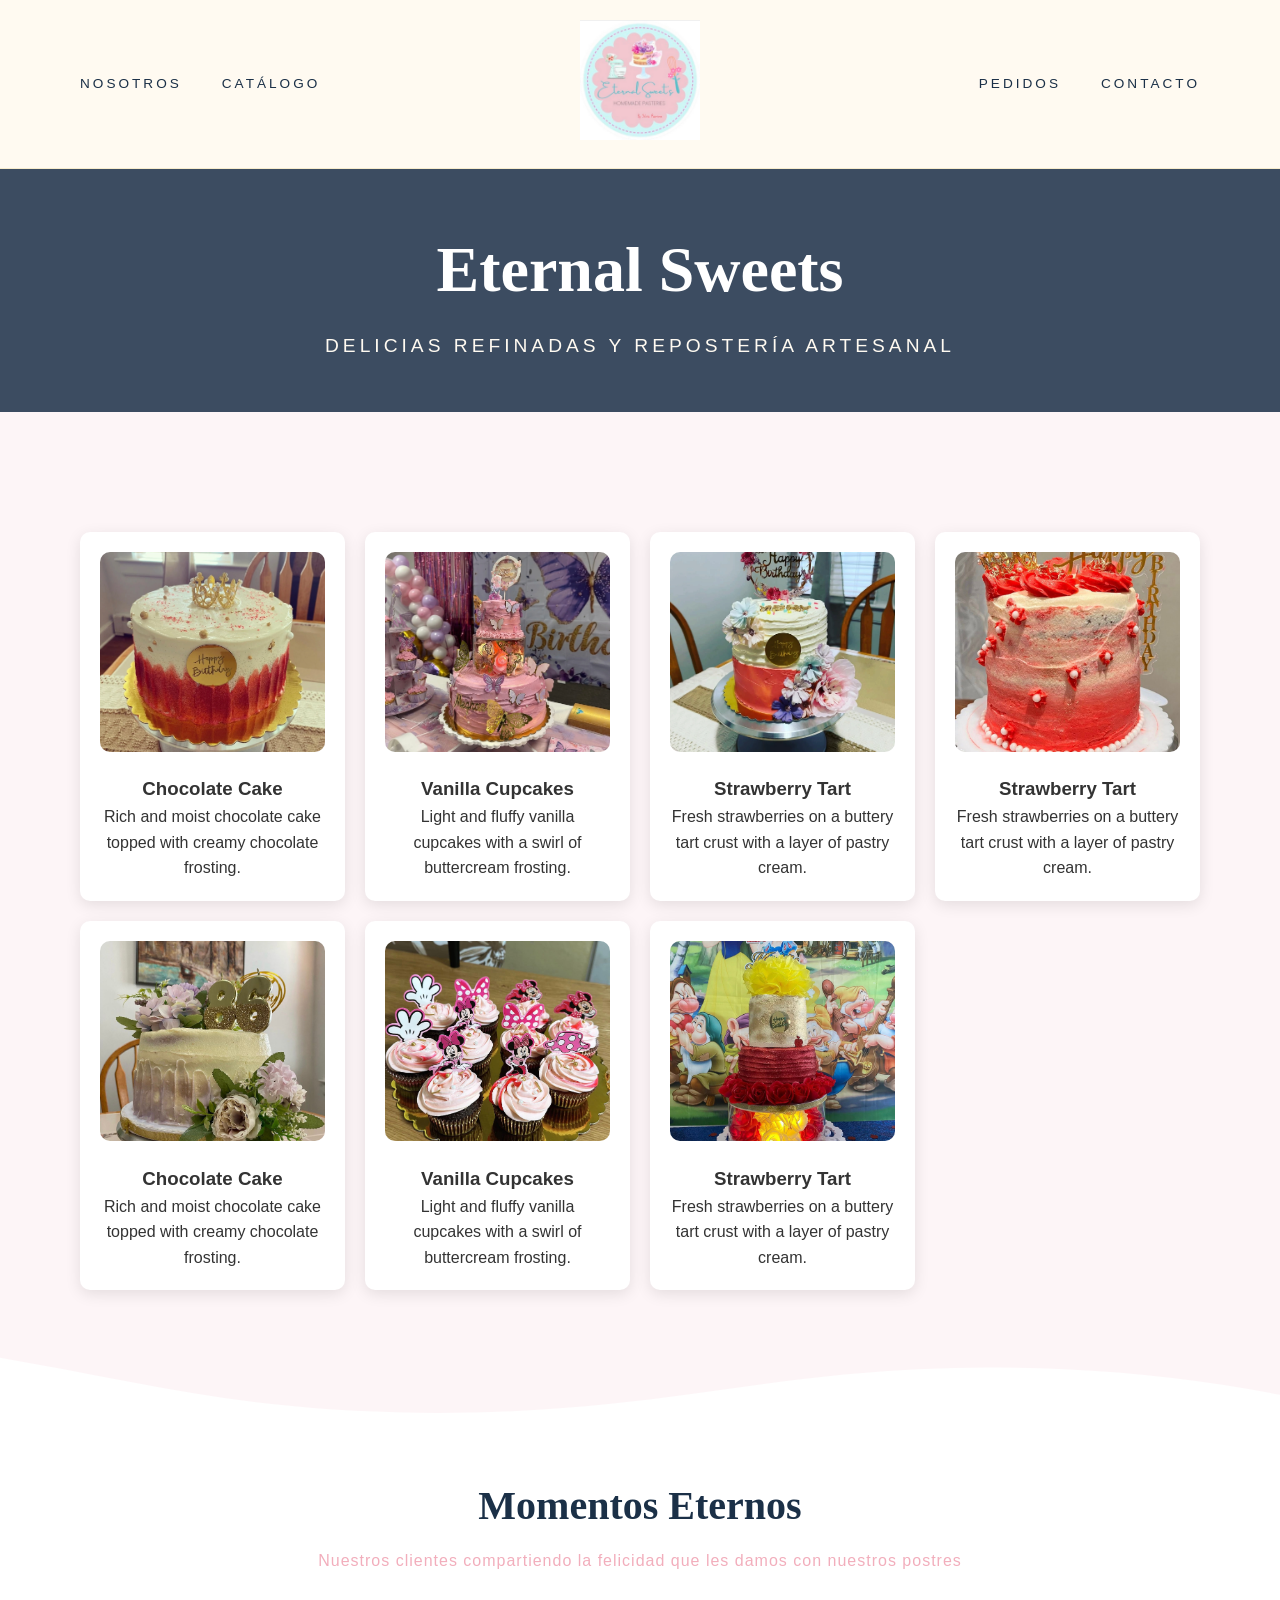
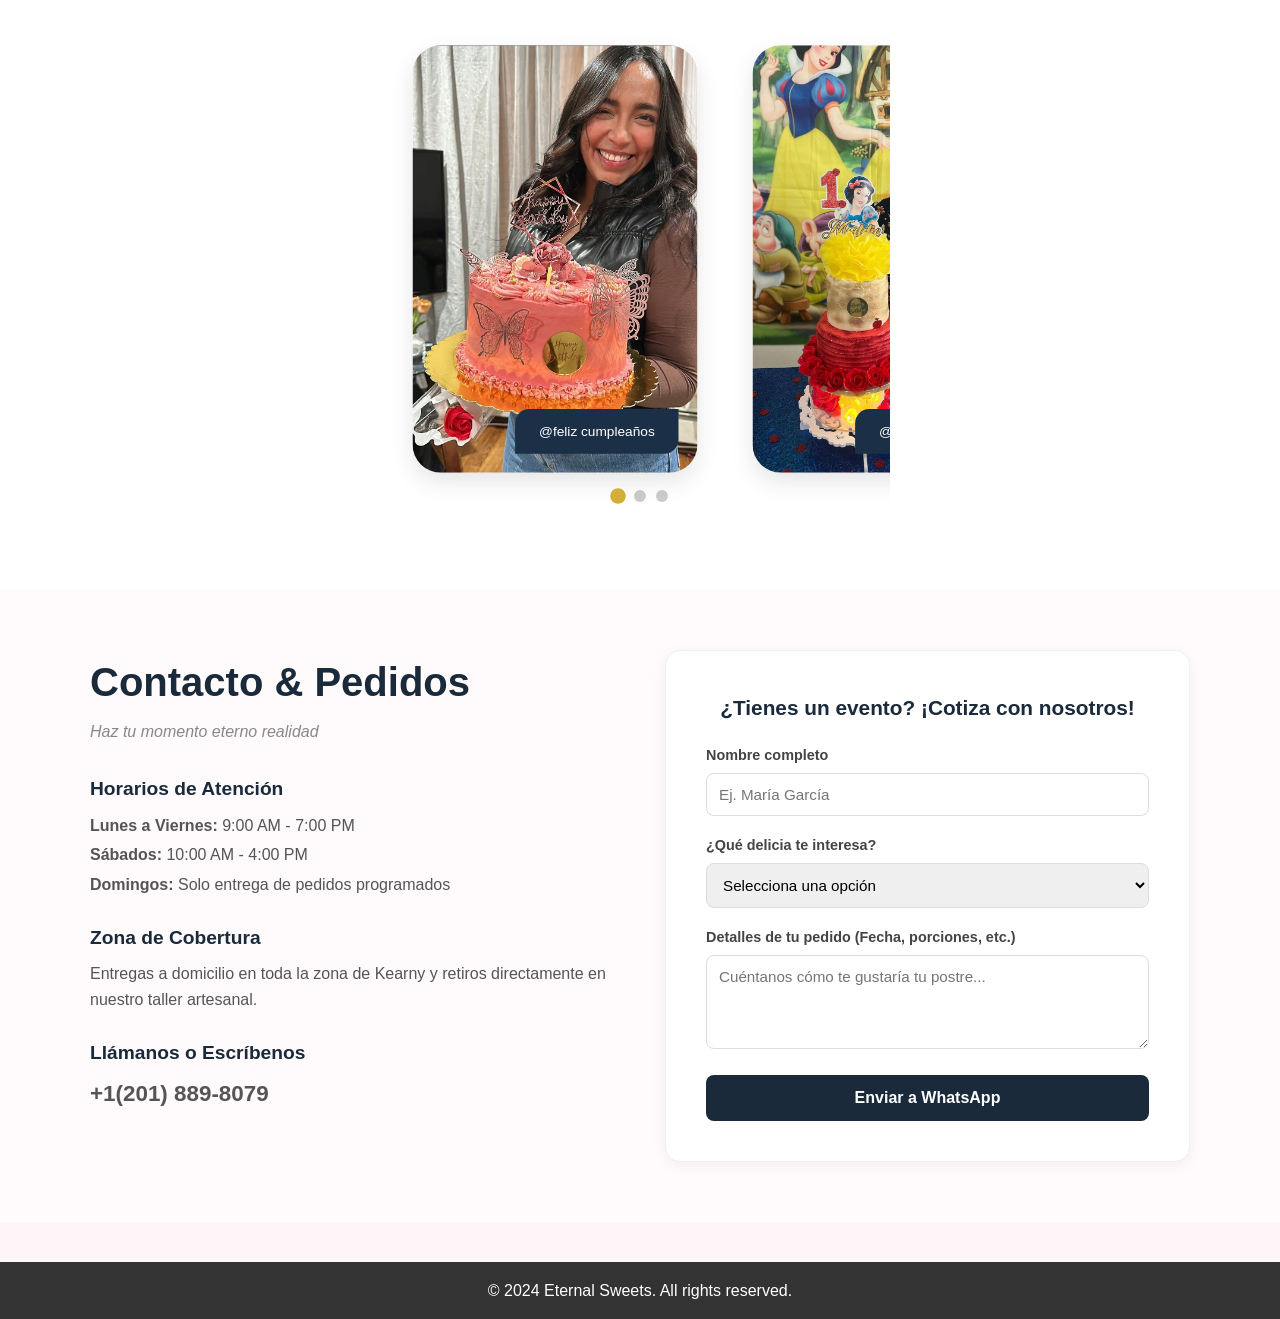
==== commit 68c3b47d: "index" ====
--- a/index.html
+++ b/index.html
@@ -3,6 +3,7 @@
 <head>
     <meta charset="UTF-8">
     <meta name="viewport" content="width=device-width, initial-scale=1.0">
+    <meta name="viewport" content="width=device-width, initial-scale=1.0">    
     <title>Eternal Sweets | Repostería Artesanal</title>
 
     <link rel="icon" href="images/favicon.png" type="image/jpeg">
@@ -25,6 +26,23 @@
         <a href="#orders">Pedidos</a>
         <a href="#contact">Contacto</a>
     </nav>
+
+    <button class="hamburger" id="hamburger-btn" aria-label="Abrir menú">
+        <span class="bar"></span>
+        <span class="bar"></span>
+        <span class="bar"></span>
+    </button>
+
+    <nav class="nav-mobile" id="nav-mobile">
+        <ul>
+            <li><a href="#about" class="mobile-link">Nosotros</a></li>
+            <li><a href="#menu" class="mobile-link">Catálogo</a></li>
+            <li><a href="#orders" class="mobile-link">Pedidos</a></li>
+            <li><a href="#contact" class="mobile-link">Contacto</a></li>
+        </ul>
+    </nav>
+
+    <div class="menu-overlay" id="menu-overlay"></div>
 </header>
 
 <section class="hero-section">
--- a/styles/style.css
+++ b/styles/style.css
@@ -1,13 +1,20 @@
+/* ==========================================================================
+   1. ESTILOS BASE (ESCRITORIO / GENERAL)
+   ========================================================================== */
+* {
+    box-sizing: border-box;
+    margin: 0;
+    padding: 0;
+}
+
 body {
     font-family: 'Segoe UI', Tahoma, Geneva, Verdana, sans-serif;
-    margin: 0;
-    padding: 0;
     line-height: 1.6;
     color: #333;
     background-color: #fdf5f7; /* Rosa muy pálido */
 }
 
-/* Encabezado */
+/* Encabezado tradicional */
 header {
     background-color: #f2aebc; /* Rosa de tu logo */
     color: white;
@@ -65,21 +72,42 @@
 .center-logo {
     height: 120px; /* Tamaño del logo */
     width: auto;
-
-}
-
-
-/* Sección Hero (Imagen principal) */
+}
+
+/* Elementos del menú hamburguesa ocultos en escritorio */
+.hamburger {
+    display: none;
+    background: none;
+    border: none;
+    cursor: pointer;
+    flex-direction: column;
+    gap: 6px;
+    padding: 5px;
+    z-index: 1100;
+}
+
+.hamburger .bar {
+    width: 26px;
+    height: 3px;
+    background-color: #1a2a3a;
+    border-radius: 2px;
+    transition: all 0.3s ease;
+}
+
+.nav-mobile {
+    display: none;
+}
+
+/* Sección Hero */
 .hero {
-    background-color: #1a2a3a; /* Azul oscuro como el de tu logo */
+    background-color: #1a2a3a;
     color: white;
     padding: 60px 20px;
     text-align: center;
-    border-bottom: 5px solid #d4af37; /* Detalle dorado */
+    border-bottom: 5px solid #d4af37;
 }
 
 .hero-section {
-    /* Aquí pones la ruta de tu imagen hero */
     background-image: url('images/cake2.jpeg'); 
     background-size: cover;
     background-position: center;
@@ -90,7 +118,7 @@
 }
 
 .hero-overlay {
-    background: rgba(27, 48, 71, 0.85); /* Azul oscuro semitransparente */
+    background: rgba(27, 48, 71, 0.85);
     padding: 50px 80px;
     text-align: center;
     color: white;
@@ -98,7 +126,7 @@
 }
 
 .hero-overlay h1 {
-    font-family: 'Merriweather', serif; /* Fuente elegante */
+    font-family: 'Merriweather', serif;
     font-size: 4rem;
     margin-bottom: 10px;
     color: white;
@@ -136,11 +164,11 @@
 }
 
 .product-img {
-    width: 100%; /* La imagen ocupa todo el ancho de la tarjeta */
-    height: 200px; /* Definimos una altura fija para que todas se vean iguales */
-    object-fit: cover; /* Ajusta la imagen sin recortarla mal */
-    border-radius: 10px; /* Bordes redondeados para la foto */
-    margin-bottom: 15px; /* Espacio con el título */
+    width: 100%;
+    height: 200px;
+    object-fit: cover;
+    border-radius: 10px;
+    margin-bottom: 15px;
 }
 
 /* Sección Sobre Nosotros */
@@ -151,12 +179,13 @@
     margin: 0 auto;
 }
 
+/* Carrusel / Galería */
 .client-gallery {
     position: relative;
-    padding: 60px 0; /* Espaciado superior/inferior, 0 a los lados */
+    padding: 60px 0;
     background-color: #ffffff;
     text-align: center;
-    overflow: hidden; /* Oculta lo que sale del carrusel */
+    overflow: hidden;
 }
 
 .gallery-header h2 {
@@ -185,48 +214,45 @@
 
 .carousel-track {
     display: flex;
-    transition: transform 0.8s cubic-bezier(0.45, 0, 0.55, 1); /* Transición más fluida */
-    gap: 10px; /* Espacio entre las fotos */
-}
-
-/* Cada Diapositiva */
+    transition: transform 0.8s cubic-bezier(0.45, 0, 0.55, 1);
+    gap: 10px;
+}
+
 .carousel-slide {
-    min-width: 80%; /* IMPORTANTE: Al ser menor al 100%, permite ver las de al lado */
+    min-width: 60%; /* Vista óptima en pantallas grandes */
     height: 450px; 
     position: relative;
-    border-radius: 30px; /* Bordes muy redondeados como pediste */
+    border-radius: 30px;
     overflow: hidden;
     box-shadow: 0 10px 25px rgba(0,0,0,0.1);
-    transform: scale(0.95); /* Las fotos de los lados se ven un poco más pequeñas */
+    transform: scale(0.95);
     transition: transform 0.5s ease;
-}
-
-/* Foto que está en el centro */
+    margin: 0 15px;
+}
+
 .carousel-slide.active {
-    transform: scale(1); /* La foto central resalta más */
+    transform: scale(1);
 }
 
 .carousel-slide img {
-     width: 100%; 
+    width: 100%; 
     height: 100%;
     object-fit: cover;
     object-position: center;
 }
 
-/* Etiqueta de Usuario (Azul Oscuro con bordes redondeados) */
 .photo-caption {
     position: absolute;
     bottom: 20px;
     right: 20px;
-    background: #1B3047; /* El azul marino de tu marca */
+    background: #1B3047;
     color: white;
     padding: 12px 25px;
-    border-radius: 15px 0 15px 0; /* Bordes asimétricos elegantes */
+    border-radius: 15px 0 15px 0;
     font-size: 0.9rem;
     font-family: 'Montserrat', sans-serif;
 }
 
-/* Puntos de Navegación (Dots) */
 .carousel-dots button {
     width: 12px;
     height: 12px;
@@ -238,16 +264,14 @@
 }
 
 .carousel-dots button.active {
-    background-color: #D4AF37; /* Dorado para el punto activo */
+    background-color: #D4AF37;
     transform: scale(1.3);
 }
 
-/* ==========================================================================
-   SECCIÓN CONTACTO Y HORARIOS (PUNTO 5)
-   ========================================================================== */
+/* Sección Contacto */
 .contacto-section {
     padding: 60px 20px;
-    background-color: #fffafb; /* Un tono crema/rosa sumamente sutil */
+    background-color: #fffafb;
     font-family: inherit;
 }
 
@@ -260,10 +284,9 @@
     align-items: start;
 }
 
-/* Columna de Información */
 .contacto-info h2 {
     font-size: 2.5rem;
-    color: #1a2a3a; /* Ajusta al tono oscuro de tus títulos */
+    color: #1a2a3a;
     margin-bottom: 5px;
 }
 
@@ -292,10 +315,9 @@
 .phone-number {
     font-size: 1.4rem;
     font-weight: bold;
-    color: #e07a5f; /* Color de énfasis/antojo */
-}
-
-/* Columna del Formulario */
+    color: #e07a5f;
+}
+
 .contacto-form-wrapper {
     background: #ffffff;
     padding: 40px;
@@ -340,13 +362,12 @@
 .form-group select:focus,
 .form-group textarea:focus {
     outline: none;
-    border-color: #ffb7c5; /* Color rosa suave enfocado */
-}
-
-/* Botón de Acción Principal (CTA) */
+    border-color: #ffb7c5;
+}
+
 .btn-enviar {
     width: 100%;
-    background-color: #1a2a3a; /* Cambia por tu color de botón actual si prefieres */
+    background-color: #1a2a3a;
     color: #ffffff;
     border: none;
     padding: 14px;
@@ -362,18 +383,7 @@
     transform: translateY(-2px);
 }
 
-/* Adaptabilidad para Celulares (Responsive) */
-@media (max-width: 768px) {
-    .contacto-container {
-        grid-template-columns: 1fr;
-        gap: 35px;
-    }
-    
-    .contacto-form-wrapper {
-        padding: 25px;
-    }
-}
-
+/* Divisores estéticos y Footer */
 .custom-shape-divider-bottom-1779844310 {
     position: relative;
     bottom: 0;
@@ -395,8 +405,6 @@
     fill: #FFFFFF;
 }
 
-
-/* Pie de página */
 footer {
     background: #333;
     color: white;
@@ -406,14 +414,193 @@
 }
 
 
+/* ==========================================================================
+   2. MEDIA QUERY: TABLETS (769px a 1023px)
+   ========================================================================== */
+@media (max-width: 1023px) {
+    .main-header {
+        padding: 20px 40px;
+    }
+
+    .nav-left, .nav-right {
+        gap: 20px;
+    }
+
+    .carousel-slide {
+        min-width: 75%; 
+        margin: 0 10px;
+    }
+
+    .contacto-container {
+        gap: 30px;
+        padding: 0 20px;
+    }
+    
+    .hero-overlay h1 {
+        font-size: 3rem;
+    }
+}
+
+
+/* ==========================================================================
+   3. MEDIA QUERY: MÓVILES (Menos de 768px)
+   ========================================================================== */
 @media (max-width: 768px) {
+    /* --- HEADER & MENÚ HAMBURGUESA --- */
+    .nav-left, .nav-right {
+        display: none !important; /* Esconde menús de escritorio */
+    }
+
+    .main-header {
+        position: fixed; /* Barra fija arriba */
+        top: 0;
+        left: 0;
+        width: 100%;
+        display: flex;
+        justify-content: center; /* Centra el logo */
+        align-items: center;
+        padding: 10px 20px;
+        box-sizing: border-box;
+        z-index: 1000;
+        height: 90px;
+    }
+
+    .center-logo {
+        height: 70px; /* Reducimos el logo en celular */
+    }
+
+    .hamburger {
+        display: flex;
+        position: absolute;
+        left: 20px;
+    }
+
+    /* Transformación de Hamburguesa a "X" */
+    .hamburger.active .bar:nth-child(1) {
+        transform: translateY(9px) rotate(45deg);
+    }
+    .hamburger.active .bar:nth-child(2) {
+        opacity: 0;
+    }
+    .hamburger.active .bar:nth-child(3) {
+        transform: translateY(-9px) rotate(-45deg);
+    }
+
+    /* Menú Desplegable Lateral */
+    .nav-mobile {
+        display: block;
+        position: fixed;
+        top: 0;
+        left: -100%;
+        width: 280px;
+        height: 100vh;
+        background-color: #ffffff;
+        box-shadow: 5px 0 15px rgba(0, 0, 0, 0.1);
+        z-index: 1050;
+        transition: left 0.4s ease;
+        padding: 90px 30px 30px 30px;
+        box-sizing: border-box;
+    }
+
+    .nav-mobile.active {
+        left: 0;
+    }
+
+    .nav-mobile ul {
+        display: flex;
+        flex-direction: column;
+        list-style: none;
+        padding: 0;
+        margin: 0;
+        gap: 25px;
+    }
+
+    .mobile-link {
+        text-decoration: none;
+        color: #1B3047;
+        font-size: 1.2rem;
+        font-weight: 500;
+        display: block;
+        transition: color 0.3s ease;
+    }
+
+    .mobile-link:hover {
+        color: #F2AEBC;
+    }
+
+    .menu-overlay {
+        position: fixed;
+        top: 0;
+        left: 0;
+        width: 100vw;
+        height: 100vh;
+        background-color: rgba(0, 0, 0, 0.4);
+        z-index: 1040;
+        opacity: 0;
+        pointer-events: none;
+        transition: opacity 0.4s ease;
+    }
+
+    .menu-overlay.active {
+        opacity: 1;
+        pointer-events: auto;
+    }
+
+    /* Compensar altura del header fijo para que no tape el Hero */
+    body {
+        padding-top: 90px;
+    }
+
+    /* --- HERO MÓVIL --- */
+    .hero-overlay {
+        padding: 30px 20px;
+    }
+
+    .hero-overlay h1 {
+        font-size: 2.2rem;
+    }
+
+    .hero-overlay p {
+        font-size: 0.9rem;
+        letter-spacing: 2px;
+    }
+
+    /* --- CARRUSEL MÓVIL --- */
     .carousel-slide {
-        min-width: 85%; /* En móvil ocupan más ancho */
-        height: 300px;  /* Pero mucha menos altura */
+        min-width: 90%; /* Ocupa casi todo el ancho disponible */
+        height: 320px;  /* Altura adaptada a celular */
+        margin: 0 5px;
+        border-radius: 20px;
+        transform: scale(0.98);
+    }
+    
+    .carousel-slide.active {
+        transform: scale(1);
     }
     
     .photo-caption {
         padding: 8px 15px;
         font-size: 0.75rem;
+        bottom: 15px;
+        right: 15px;
+    }
+
+    /* --- CONTACTO MÓVIL --- */
+    .contacto-container {
+        grid-template-columns: 1fr; /* Una sola columna vertical */
+        gap: 35px;
+        padding: 0 15px;
+    }
+    
+    .contacto-info {
+        text-align: center;
+    }
+    
+    .contacto-info h2 {
+        font-size: 2rem;
+    }
+    
+    .contacto-form-wrapper {
+        padding: 25px;
     }
 }
